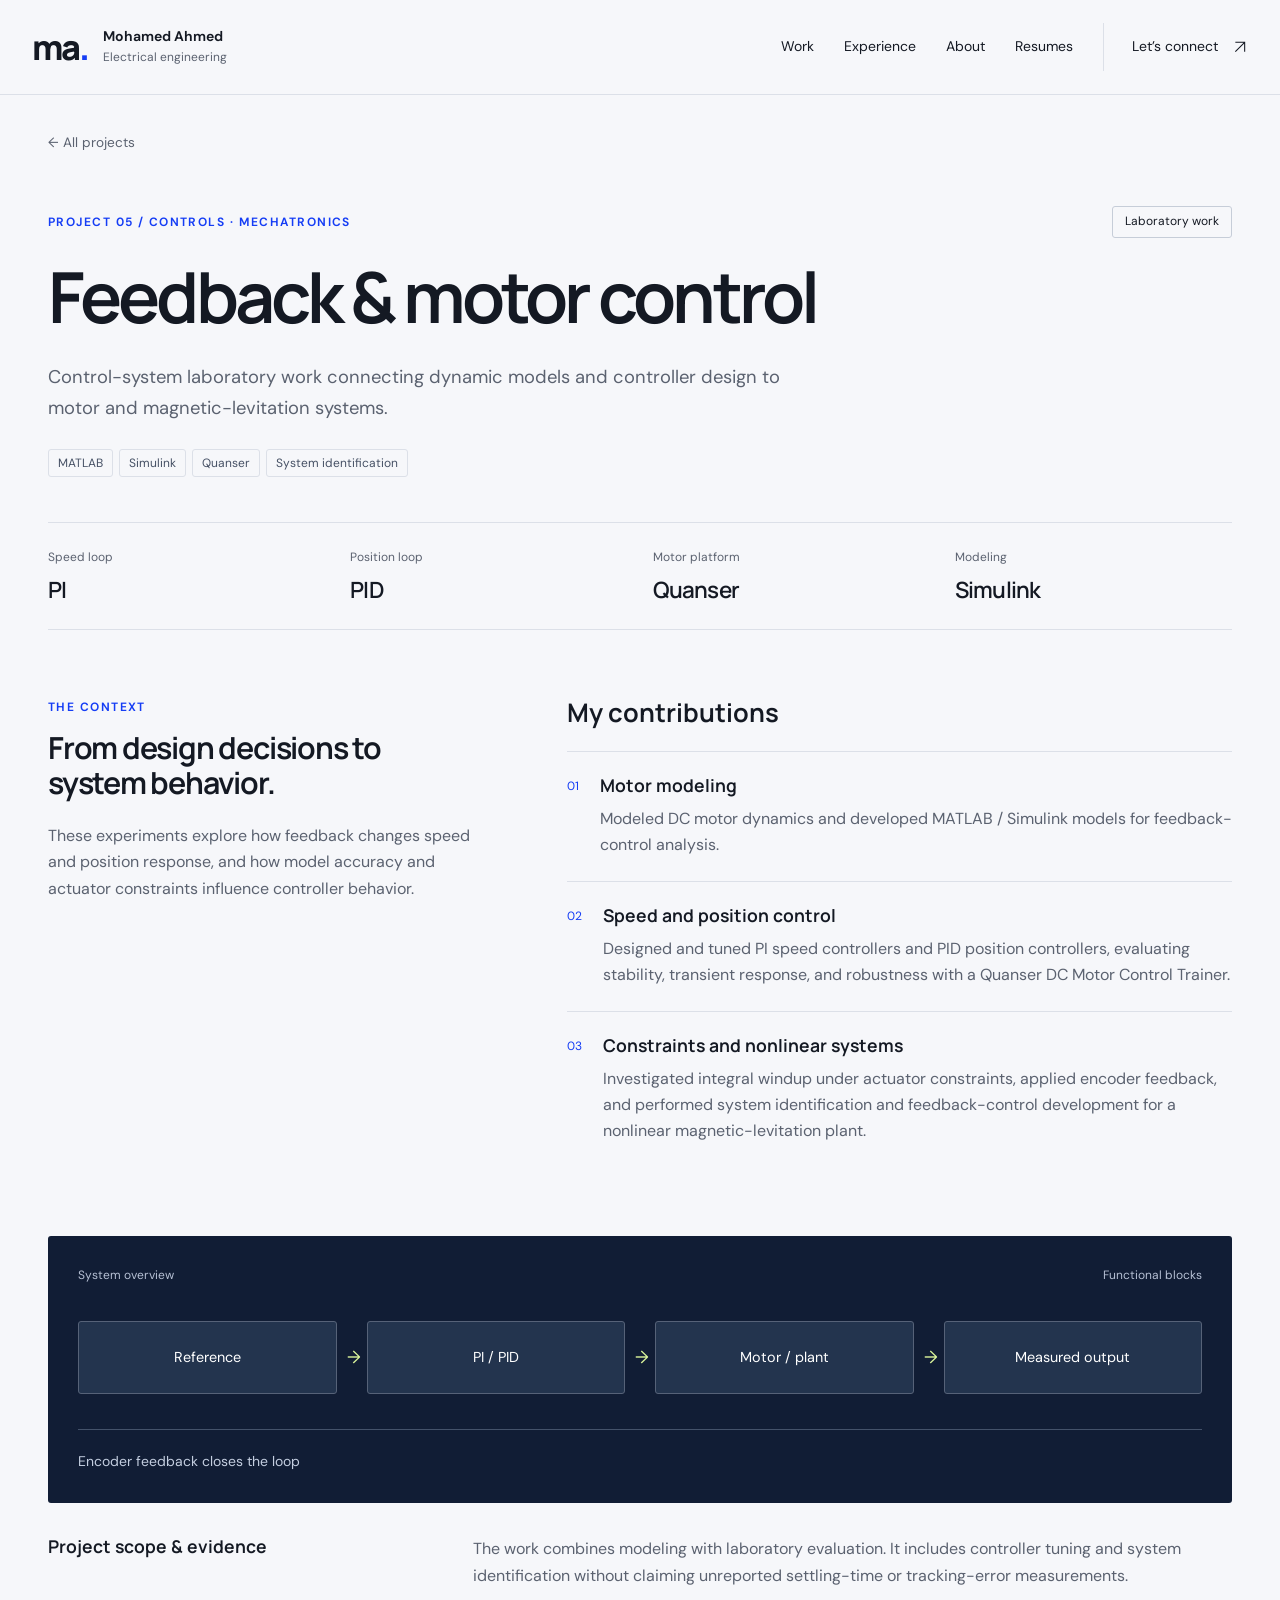
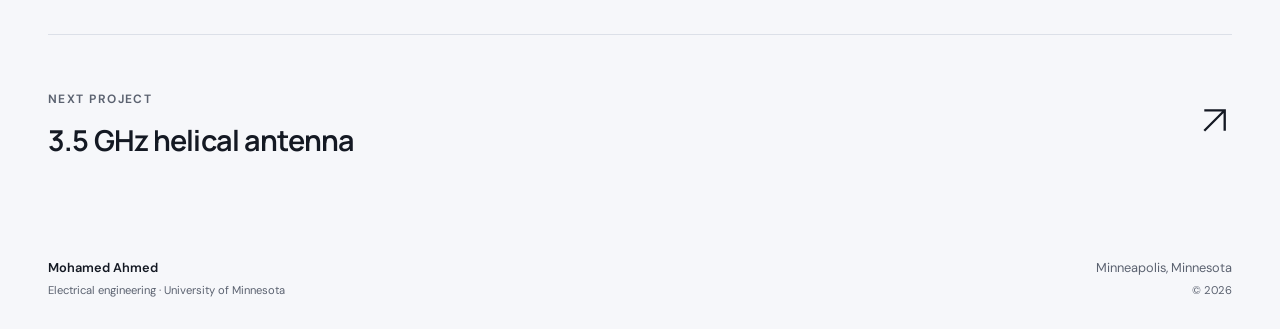
==== projects/feedback-control/index.html @ 4b356234 "Publish engineering portfolio with project pages and resume downloads" ====
<!doctype html><html lang="en"><head><meta charset="utf-8"><meta name="viewport" content="width=device-width,initial-scale=1"><meta name="theme-color" content="#f6f7fa"><title>Feedback &amp; motor control | Mohamed Ahmed</title><meta name="description" content="Modeling, PI/PID tuning, and nonlinear plant identification with MATLAB and Simulink."><link rel="icon" type="image/svg+xml" href="data:image/svg+xml,%3Csvg%20xmlns%3D%22http%3A//www.w3.org/2000/svg%22%20viewBox%3D%220%200%2040%2040%22%3E%3Crect%20width%3D%2240%22%20height%3D%2240%22%20rx%3D%228%22%20fill%3D%22%23153df5%22/%3E%3Cpath%20d%3D%22M9%2028V12l11%2011%2011-11v16%22%20fill%3D%22none%22%20stroke%3D%22white%22%20stroke-width%3D%223%22/%3E%3C/svg%3E"><link rel="stylesheet" href="/style.css"><script src="/main.js" defer></script></head><body><a class="skip" href="#main">Skip to content</a><header class="site-header"><div class="nav-wrap"><a class="brand" href="/" aria-label="Mohamed Ahmed home"><span class="monogram">ma<span>.</span></span><span class="brand-label">Mohamed Ahmed<br><small>Electrical engineering</small></span></a><button class="menu-toggle" aria-expanded="false" aria-controls="navigation">Menu <span>+</span></button><nav id="navigation" aria-label="Main navigation"><a href="/#work">Work</a><a href="/#experience">Experience</a><a href="/#about">About</a><a href="/#resume">Resumes</a><a class="nav-contact" href="/#contact">Let’s connect <svg viewBox="0 0 24 24" fill="none" aria-hidden="true"><path d="M5 19 19 5M5 5h14v14" stroke="currentColor" stroke-width="1.6"/></svg></a></nav></div></header><main id="main" class="project-page"><section class="container project-hero"><a class="back-link" href="/#work">← All projects</a><div class="project-kicker"><p class="eyebrow">PROJECT 05 / Controls · Mechatronics</p><span class="stage">Laboratory work</span></div><h1>Feedback &amp; motor control</h1><p class="project-intro">Control-system laboratory work connecting dynamic models and controller design to motor and magnetic-levitation systems.</p><div class="tags"><span>MATLAB</span><span>Simulink</span><span>Quanser</span><span>System identification</span></div><dl class="project-facts"><div><dt>Speed loop</dt><dd>PI</dd></div><div><dt>Position loop</dt><dd>PID</dd></div><div><dt>Motor platform</dt><dd>Quanser</dd></div><div><dt>Modeling</dt><dd>Simulink</dd></div></dl></section><section class="container case-layout"><aside><p class="eyebrow">The context</p><h2>From design decisions to system behavior.</h2><p>These experiments explore how feedback changes speed and position response, and how model accuracy and actuator constraints influence controller behavior.</p></aside><div class="case-body"><h2>My contributions</h2><article><span class="contribution-number">01</span><div><h3>Motor modeling</h3><p>Modeled DC motor dynamics and developed MATLAB / Simulink models for feedback-control analysis.</p></div></article><article><span class="contribution-number">02</span><div><h3>Speed and position control</h3><p>Designed and tuned PI speed controllers and PID position controllers, evaluating stability, transient response, and robustness with a Quanser DC Motor Control Trainer.</p></div></article><article><span class="contribution-number">03</span><div><h3>Constraints and nonlinear systems</h3><p>Investigated integral windup under actuator constraints, applied encoder feedback, and performed system identification and feedback-control development for a nonlinear magnetic-levitation plant.</p></div></article></div></section><div class="container"><figure class="architecture"><figcaption><span>System overview</span><span>Functional blocks</span></figcaption><ol><li>Reference</li><li>PI / PID</li><li>Motor / plant</li><li>Measured output</li></ol><p>Encoder feedback closes the loop</p></figure><section class="evidence-note"><h2>Project scope & evidence</h2><p>The work combines modeling with laboratory evaluation. It includes controller tuning and system identification without claiming unreported settling-time or tracking-error measurements.</p></section><a class="next-project" href="/projects/helical-antenna/"><div><span class="eyebrow">Next project</span><h2>3.5 GHz helical antenna</h2></div><svg viewBox="0 0 24 24" fill="none" aria-hidden="true"><path d="M5 19 19 5M5 5h14v14" stroke="currentColor" stroke-width="1.6"/></svg></a></div></main><footer class="site-footer"><a href="/">Mohamed Ahmed<span>Electrical engineering · University of Minnesota</span></a><p>Minneapolis, Minnesota <span>© 2026</span></p></footer></body></html>
---- style.css ----
@import url('https://fonts.googleapis.com/css2?family=DM+Sans:wght@400;450;500;550;600;650;700&family=Manrope:wght@400;500;600;650;700;750;800&display=swap');
:root{--bg:#f6f7fa;--paper:#fff;--ink:#141923;--muted:#5b6270;--line:#dce0e8;--blue:#153df5;--navy:#111d35;--lime:#dcf79c;--font:'DM Sans',Arial,sans-serif;--heading:'Manrope',Arial,sans-serif}
*{box-sizing:border-box}html{scroll-behavior:smooth;scroll-padding-top:100px}body{margin:0;background:var(--bg);color:var(--ink);font:1rem/1.65 var(--font);-webkit-font-smoothing:antialiased}a{color:inherit;text-decoration:none}button{font:inherit}svg{width:20px;height:20px;flex-shrink:0}h1,h2,h3,p{margin:0}h1,h2,h3{font-family:var(--heading);line-height:1.15;font-weight:650}button,a{-webkit-tap-highlight-color:transparent}a:focus-visible,button:focus-visible{outline:3px solid var(--blue);outline-offset:5px}::selection{background:var(--lime);color:var(--navy)}.container{width:min(1240px,calc(100% - 96px));margin-inline:auto}.eyebrow{font-size:.75rem;line-height:1.5;text-transform:uppercase;letter-spacing:.12em;font-weight:650}.skip{position:fixed;top:-80px;left:20px;padding:12px 20px;background:var(--ink);color:#fff;z-index:100}.skip:focus{top:10px}.site-header{border-bottom:1px solid var(--line);background:rgba(246,247,250,.97);position:sticky;top:0;z-index:20}.nav-wrap{width:min(1344px,calc(100% - 64px));margin:auto;display:flex;align-items:center;justify-content:space-between;gap:28px;min-height:94px}.brand{display:flex;gap:16px;align-items:center}.monogram{font:800 2.15rem/1 var(--heading);letter-spacing:-.08em}.monogram span{color:var(--blue)}.brand-label{font-size:.875rem;line-height:1.4;font-weight:650}.brand-label small{font-size:.75rem;color:var(--muted);font-weight:400}.site-header nav{display:flex;align-items:center;gap:30px;font-size:.875rem}.site-header nav>a{padding-block:12px}.site-header nav>a:hover{color:var(--blue)}.nav-contact{display:flex;align-items:center;gap:14px;border-left:1px solid var(--line);padding-left:28px}.nav-contact svg{width:16px}.menu-toggle{display:none}.hero{padding-top:38px}.hero-meta{display:flex;justify-content:space-between;align-items:center;gap:20px}.hero-meta .eyebrow{color:var(--blue)}.location{font-size:.8rem;color:var(--muted)}.hero-grid{display:grid;grid-template-columns:1.2fr .8fr;gap:70px;align-items:center;padding:62px 0 64px}.hero h1{font-size:clamp(4rem,7vw,6.8rem);line-height:1.01;letter-spacing:-.065em;font-weight:650}.hero h1 em{font-style:normal;color:var(--blue)}.hero-intro{max-width:510px;font-size:1.12rem;line-height:1.7;color:var(--muted);margin-top:29px}.hero-actions{display:flex;align-items:center;gap:28px;margin-top:32px;flex-wrap:wrap}.button{display:inline-flex;align-items:center;justify-content:center;gap:30px;padding:15px 22px;border-radius:3px;font-size:.875rem;font-weight:550}.primary{background:var(--blue);color:white;transition:background .2s,transform .2s}.primary:hover{background:#0e2dbd;transform:translateY(-2px)}.text-link{display:inline-flex;gap:12px;align-items:center;font-size:.875rem;font-weight:550}.text-link:hover{color:var(--blue)}.text-link svg{width:18px}.hero-panel{background:var(--navy);color:#fff;padding:26px 30px 24px;position:relative;border-radius:4px}.panel-heading{display:flex;justify-content:space-between;font-size:.7rem;letter-spacing:.1em;color:#a4b1ca;border-bottom:1px solid #35415a;padding-bottom:19px}.hero-panel h2{font-size:2rem;letter-spacing:-.04em;line-height:1.15;margin-top:24px}.panel-description{font-size:.8rem;color:#b6c0d4;margin-top:13px}.signal-chain{margin:25px 0}.signal-chain>div{position:relative;display:grid;grid-template-columns:30px 1fr;padding:10px 0 10px 19px;border-left:1px solid #506076;margin-left:3px;column-gap:12px}.signal-chain>div:before{content:'';position:absolute;left:-4px;top:21px;width:7px;height:7px;border-radius:1px;background:var(--lime)}.signal-chain span{font-size:.7rem;color:#a4b1ca;grid-row:span 2;margin-top:4px}.signal-chain strong{font-size:.9rem;font-weight:500}.signal-chain p{font-size:.8rem;color:#a4b1ca}.hero-panel>a{display:flex;align-items:center;justify-content:space-between;border-top:1px solid #35415a;padding-top:18px;font-size:.8rem;color:var(--lime)}.hero-panel>a:hover{color:#fff}.hero-strip{display:grid;grid-template-columns:repeat(3,1fr);border-block:1px solid var(--line);padding:25px 0;gap:32px}.hero-strip>div+div{border-left:1px solid var(--line);padding-left:32px}.hero-strip span{font-size:.65rem;letter-spacing:.12em;color:var(--muted);display:block;margin-bottom:7px}.hero-strip strong{font-size:.9rem;font-weight:600}.hero-strip p{font-size:.8rem;color:var(--muted);margin-top:3px}.work-section{padding-block:92px}.section-heading{display:flex;align-items:flex-end;justify-content:space-between;gap:40px;margin-bottom:34px}.section-heading .eyebrow,.about-copy>.eyebrow{color:var(--blue);margin-bottom:13px}.section-heading h2,.about-copy h2{font-size:clamp(1.8rem,3vw,2.6rem);letter-spacing:-.045em}.section-heading>p{max-width:300px;color:var(--muted);font-size:.9rem}.featured-grid{display:grid;grid-template-columns:1fr 1fr;gap:28px}.project-grid{display:grid;grid-template-columns:repeat(3,1fr);gap:28px;margin-top:38px}.project-card{display:block;min-width:0}.project-visual{border-radius:3px;background:#e3e8f6;min-height:215px;padding:20px 23px;display:flex;flex-direction:column;justify-content:space-between;overflow:hidden;transition:transform .25s}.featured .project-visual{min-height:288px;padding:24px 28px}.visual-top,.visual-bottom{display:flex;justify-content:space-between;gap:10px;font-size:.65rem;letter-spacing:.03em;align-items:center}.visual-top>span:first-child{letter-spacing:.1em}.visual-top>span:last-child{font-size:.7rem;text-align:right}.project-metric{font-family:var(--heading);font-size:4.25rem;font-weight:500;line-height:1.2;letter-spacing:-.065em;margin:18px 0}.featured .project-metric{font-size:6.8rem}.project-metric>span{display:block;font:400 .8rem/1.6 var(--font);letter-spacing:0}.visual-bottom{padding-top:12px;border-top:1px solid currentColor}.tone-01 .project-visual{background:var(--blue);color:white}.tone-02 .project-visual{background:#dfe5f0;color:#15203a}.tone-03 .project-visual{background:#e3e7ee;color:#2d3545}.tone-04 .project-visual{background:#ddecc7;color:#253916}.tone-05 .project-visual{background:#253c55;color:#f4f7ff}.tone-06 .project-visual{background:#e0e3fc;color:#313878}.tone-07 .project-visual{background:#dde8ee;color:#244d5e}.card-content{padding:23px 0 0}.card-content .eyebrow{font-size:.65rem;letter-spacing:.075em;color:var(--muted);margin-bottom:10px}.card-content h3{font-size:1.18rem;line-height:1.3;letter-spacing:-.025em;display:flex;justify-content:space-between;gap:18px}.featured h3{font-size:1.45rem}.card-arrow{transition:transform .2s}.project-card:hover .card-arrow{transform:translate(3px,-3px);color:var(--blue)}.project-card:hover .project-visual{transform:translateY(-4px)}.card-content>p:not(.eyebrow){font-size:.9rem;color:var(--muted);margin-top:10px}.tags{display:flex;gap:6px;flex-wrap:wrap;margin-top:18px}.tags>span{font-size:.7rem;line-height:1.5;border:1px solid var(--line);padding:4px 9px;border-radius:3px;color:#465165}.experience-section{background:#e9ecf2;padding-block:85px}.experience-grid{display:grid;grid-template-columns:1.15fr 1fr;gap:26px}.experience-grid article{padding:32px;background:#fff;border:1px solid #e0e4ea;border-radius:3px;display:flex;flex-direction:column}.entry-meta{display:flex;gap:20px;justify-content:space-between;font-size:.7rem;margin-bottom:25px;color:var(--muted)}.entry-meta>span:first-child{font-weight:650;letter-spacing:.08em;color:var(--blue)}.experience-grid h3{font-size:1.6rem;letter-spacing:-.035em;line-height:1.25;margin-bottom:20px}.experience-grid p,.experience-grid li{font-size:.95rem;color:var(--muted);line-height:1.7}.experience-grid ul{padding-left:19px;margin:20px 0 28px}.experience-grid li{padding-left:5px;margin-bottom:10px}.award{display:flex;align-items:center;gap:20px;background:var(--navy);color:#fff;padding:20px;margin-top:auto;border-radius:3px}.award>strong{font:500 2.8rem/1.2 var(--heading);color:var(--lime);letter-spacing:-.06em}.award b{font-size:.85rem;font-weight:500}.award span{display:block;font-size:.7rem;color:#b6c0d4;margin-top:4px}.record-stat{margin-top:auto;border-top:1px solid var(--line);padding-top:15px}.record-stat strong{display:block;font:500 2.7rem/1.2 var(--heading);letter-spacing:-.06em}.record-stat>span{font-size:.8rem;color:var(--muted)}.about-section{display:grid;grid-template-columns:1.05fr 1fr;gap:100px;padding-block:98px}.about-copy h2{line-height:1.2;margin-bottom:24px}.about-copy>p:not(.eyebrow){color:var(--muted);margin-bottom:19px}.about-copy .text-link{margin-top:9px}.toolkit>.eyebrow{margin-bottom:15px;color:var(--muted)}.toolkit>div{padding:19px 0;border-top:1px solid var(--line)}.toolkit h3{font-size:1rem;margin-bottom:8px}.toolkit p{font-size:.9rem;color:var(--muted)}.resume-section{padding-bottom:95px}.resume-grid{display:grid;grid-template-columns:1fr 1fr;border-top:1px solid var(--line);gap:0 40px}.resume-link{display:flex;align-items:center;justify-content:space-between;gap:20px;padding:24px 0;border-bottom:1px solid var(--line)}.resume-link h3{font-size:1rem}.resume-link p{font-size:.8rem;color:var(--muted);margin-top:7px}.download-label{display:flex;align-items:center;gap:12px;font-size:.7rem;color:var(--muted)}.resume-link:hover h3,.resume-link:hover .download-label{color:var(--blue)}.contact-section{background:var(--blue);color:white;padding-block:75px}.contact-grid{display:grid;grid-template-columns:1.25fr 1fr;gap:90px;align-items:center}.contact-section .eyebrow{color:#c7d1ff;margin-bottom:20px}.contact-section h2{font-size:clamp(2.5rem,4.5vw,4rem);letter-spacing:-.05em;line-height:1.08}.contact-section p:not(.eyebrow){color:#d9e0ff;max-width:390px;margin-top:24px}.contact-links>a{display:grid;grid-template-columns:1fr 24px;padding:23px 0;border-bottom:1px solid #6b84fa;gap:6px}.contact-links>a>span{font-size:.75rem;color:#c7d1ff}.contact-links>a>strong{font-size:1.15rem;font-weight:450;grid-column:1;overflow-wrap:anywhere}.contact-links>a>svg{grid-column:2;grid-row:1/3;align-self:center}.contact-links>a:hover{color:var(--lime)}.availability{font-size:.8rem;color:#d9e0ff;margin-top:25px}.site-footer{width:min(1240px,calc(100% - 96px));margin:auto;display:flex;justify-content:space-between;gap:30px;padding:30px 0;font-size:.8rem}.site-footer>a{font-weight:600}.site-footer>a>span{display:block;color:var(--muted);font-weight:400;font-size:.7rem;margin-top:3px}.site-footer p{color:var(--muted);text-align:right}.site-footer p>span{display:block;font-size:.7rem;margin-top:3px}.project-hero{padding-top:34px}.back-link{display:inline-block;font-size:.85rem;color:var(--muted);margin-bottom:52px}.back-link:hover{color:var(--blue)}.project-kicker{display:flex;justify-content:space-between;align-items:center;gap:20px;margin-bottom:20px}.project-kicker .eyebrow{color:var(--blue)}.stage{border:1px solid #c6cdd8;padding:5px 12px;border-radius:3px;font-size:.75rem;white-space:nowrap}.project-hero h1{font-size:clamp(2.8rem,5.5vw,5.1rem);max-width:900px;letter-spacing:-.055em;line-height:1.08}.project-intro{font-size:1.15rem;max-width:760px;color:var(--muted);margin-top:28px}.project-hero .tags{margin-top:26px}.project-facts{display:grid;grid-template-columns:repeat(4,1fr);border-block:1px solid var(--line);margin:45px 0 0;padding:25px 0;gap:25px}.project-facts dt{font-size:.75rem;color:var(--muted);margin-bottom:7px}.project-facts dd{font:600 1.4rem/1.3 var(--heading);margin:0;letter-spacing:-.035em}.case-layout{display:grid;grid-template-columns:1fr 1.55fr;gap:90px;padding-block:68px}.case-layout aside .eyebrow{color:var(--blue);margin-bottom:15px}.case-layout aside h2{font-size:1.9rem;letter-spacing:-.04em;margin-bottom:22px}.case-layout aside>p:not(.eyebrow){color:var(--muted)}.case-body>h2{font-size:1.6rem;margin-bottom:24px}.case-body article{display:flex;gap:21px;padding:23px 0;border-top:1px solid var(--line)}.contribution-number{color:var(--blue);font-size:.75rem;padding-top:2px}.case-body h3{font-size:1.1rem;margin-bottom:10px}.case-body p{color:var(--muted)}.architecture{margin:0;background:var(--navy);color:#fff;padding:30px;border-radius:3px}.architecture figcaption{display:flex;justify-content:space-between;gap:20px;font-size:.75rem;color:#b6c0d4}.architecture ol{display:grid;grid-template-columns:repeat(4,1fr);list-style:none;padding:0;gap:30px;margin:35px 0}.architecture li{position:relative;background:#23344e;padding:24px 14px;text-align:center;font-size:.9rem;display:flex;justify-content:center;align-items:center;border:1px solid #566278;border-radius:3px}.architecture li:not(:last-child):after{content:'→';position:absolute;right:-25px;color:var(--lime);font-size:1.1rem}.architecture>p{border-top:1px solid #44526a;padding-top:20px;font-size:.8rem;color:#c4cee0}.evidence-note{display:grid;grid-template-columns:1fr 2fr;gap:45px;padding:33px 0 45px;border-bottom:1px solid var(--line)}.evidence-note h2{font-size:1.1rem}.evidence-note p{color:var(--muted);font-size:.9rem}.next-project{display:flex;align-items:center;justify-content:space-between;padding:50px 0 70px;gap:35px}.next-project .eyebrow{color:var(--muted)}.next-project h2{font-size:1.8rem;letter-spacing:-.03em;margin-top:12px}.next-project svg{width:35px;height:35px}.next-project:hover{color:var(--blue)}.not-found{padding-block:100px;min-height:65vh}.not-found h1{font-size:3.5rem;margin:20px 0}.not-found .button{margin-top:30px}
@media(min-width:1600px){.hero-grid{padding-block:85px}.hero h1{font-size:7rem}}
@media(max-width:1100px){.container,.site-footer{width:calc(100% - 64px)}.hero-grid{gap:35px}.hero h1{font-size:5rem}.hero-panel{padding:24px}.site-header nav{gap:22px}.brand-label{display:none}.project-grid{grid-template-columns:1fr 1fr}.about-section{gap:55px}.contact-grid{gap:60px}.card-content h3{font-size:1.25rem}.case-layout{gap:50px}}
@media(max-width:800px){html{scroll-padding-top:90px}.container,.site-footer{width:calc(100% - 40px)}.nav-wrap{width:calc(100% - 40px);min-height:76px;flex-wrap:wrap;gap:0}.brand-label{display:block}.monogram{font-size:1.9rem}.menu-toggle{display:flex;align-items:center;gap:15px;border:1px solid var(--line);background:transparent;padding:7px 12px;border-radius:3px;font-size:.875rem}.menu-toggle span{font-size:1.2rem}.site-header nav{display:none;width:100%;padding:15px 0 22px;flex-direction:column;align-items:stretch;gap:0}.site-header nav.open{display:flex}.site-header nav>a{padding:12px 0}.nav-contact{border-left:0}.hero-meta{align-items:flex-start}.hero-meta .eyebrow{font-size:.65rem}.location{font-size:.7rem;text-align:right;max-width:145px}.hero-grid{padding:45px 0;gap:35px;grid-template-columns:1fr}.hero h1{font-size:clamp(3.5rem,12vw,5.8rem)}.hero-intro{max-width:540px}.hero-panel{padding:25px 28px}.hero-panel h2{font-size:2rem}.hero-strip{grid-template-columns:1fr;gap:17px;padding:24px 0}.hero-strip>div{display:grid;grid-template-columns:110px 1fr;column-gap:15px}.hero-strip>div+div{border:0;padding:0}.hero-strip span{grid-row:span 2;margin-top:3px}.hero-strip p{grid-column:2}.section-heading{display:block}.section-heading>p{margin-top:18px;max-width:420px}.work-section{padding-block:65px}.featured-grid,.experience-grid{grid-template-columns:1fr}.featured-grid{gap:36px}.project-grid{gap:28px 20px}.project-visual{padding:16px;min-height:205px}.visual-top{align-items:flex-start;flex-direction:column;gap:3px}.visual-top>span:last-child{text-align:left;font-size:.65rem}.project-metric{font-size:3.2rem}.visual-bottom{flex-wrap:wrap;font-size:.65rem;gap:3px}.featured .project-visual{min-height:250px}.featured .visual-top{flex-direction:row}.featured .project-metric{font-size:5.6rem}.card-content h3{font-size:1.05rem}.featured h3{font-size:1.4rem}.card-content .eyebrow{font-size:.625rem}.card-content>p:not(.eyebrow){font-size:.875rem}.tags>span{font-size:.7rem}.experience-section{padding-block:65px}.experience-grid article{padding:28px}.about-section{grid-template-columns:1fr;gap:40px;padding-block:65px}.resume-grid{grid-template-columns:1fr}.resume-section{padding-bottom:65px}.contact-section{padding-block:55px}.contact-grid{grid-template-columns:1fr;gap:30px}.contact-section h2{font-size:3.25rem}.site-footer{flex-direction:column;gap:15px}.site-footer p{text-align:left}.site-footer p>span{display:inline;margin-left:15px}.project-kicker{flex-direction:column;align-items:flex-start;gap:12px}.project-hero h1{font-size:3.1rem}.back-link{margin-bottom:32px}.project-facts{grid-template-columns:1fr 1fr;row-gap:25px}.project-facts dd{font-size:1.25rem}.case-layout{grid-template-columns:1fr;gap:35px;padding-block:42px}.architecture{padding:22px}.architecture ol{grid-template-columns:1fr;gap:27px;margin:25px 0}.architecture li{padding:17px}.architecture li:not(:last-child):after{content:'↓';right:auto;bottom:-28px;left:50%;transform:translateX(-50%)}.evidence-note{grid-template-columns:1fr;gap:15px;padding-block:28px}.next-project h2{font-size:1.5rem}.next-project{padding-block:38px}.case-body p,.case-layout aside>p:not(.eyebrow){font-size:1rem}}
@media(max-width:480px){.project-grid{grid-template-columns:1fr;gap:35px}.project-visual{min-height:220px;padding:23px}.visual-top{flex-direction:row;align-items:center}.project-metric{font-size:4.5rem}.card-content h3{font-size:1.3rem}.hero-actions{gap:23px}.hero-actions .button{padding:14px 17px;gap:24px}.hero-intro{font-size:1rem}.hero-meta .eyebrow{max-width:170px}.hero-panel h2{font-size:1.9rem}.hero-strip>div{grid-template-columns:90px 1fr}.experience-grid article{padding:23px}.entry-meta{font-size:.65rem;gap:10px}.award{padding:17px;gap:15px}.award>strong{font-size:2.3rem}.project-hero h1{font-size:2.6rem}.project-intro{font-size:1.05rem}.project-facts{gap:23px 16px}.architecture figcaption{font-size:.7rem}.resume-link{gap:10px}.download-label{gap:6px}.brand-label{font-size:.8rem}.brand-label small{font-size:.65rem}}
@media(prefers-reduced-motion:reduce){html{scroll-behavior:auto}*,*:before,*:after{transition:none!important}}

/* Keep reading text comfortable at standard and enlarged sizes. */
.card-content>p:not(.eyebrow),.section-heading>p,.experience-grid p,.experience-grid li,.toolkit p,.case-body p,.evidence-note p{font-size:1rem}.resume-link p,.hero-strip p,.hero-strip strong,.hero-panel>a,.panel-description,.signal-chain p,.architecture>p,.resume-link h3,.availability{font-size:.875rem}.tags>span{font-size:.75rem}.visual-top>span:last-child{font-size:.75rem}
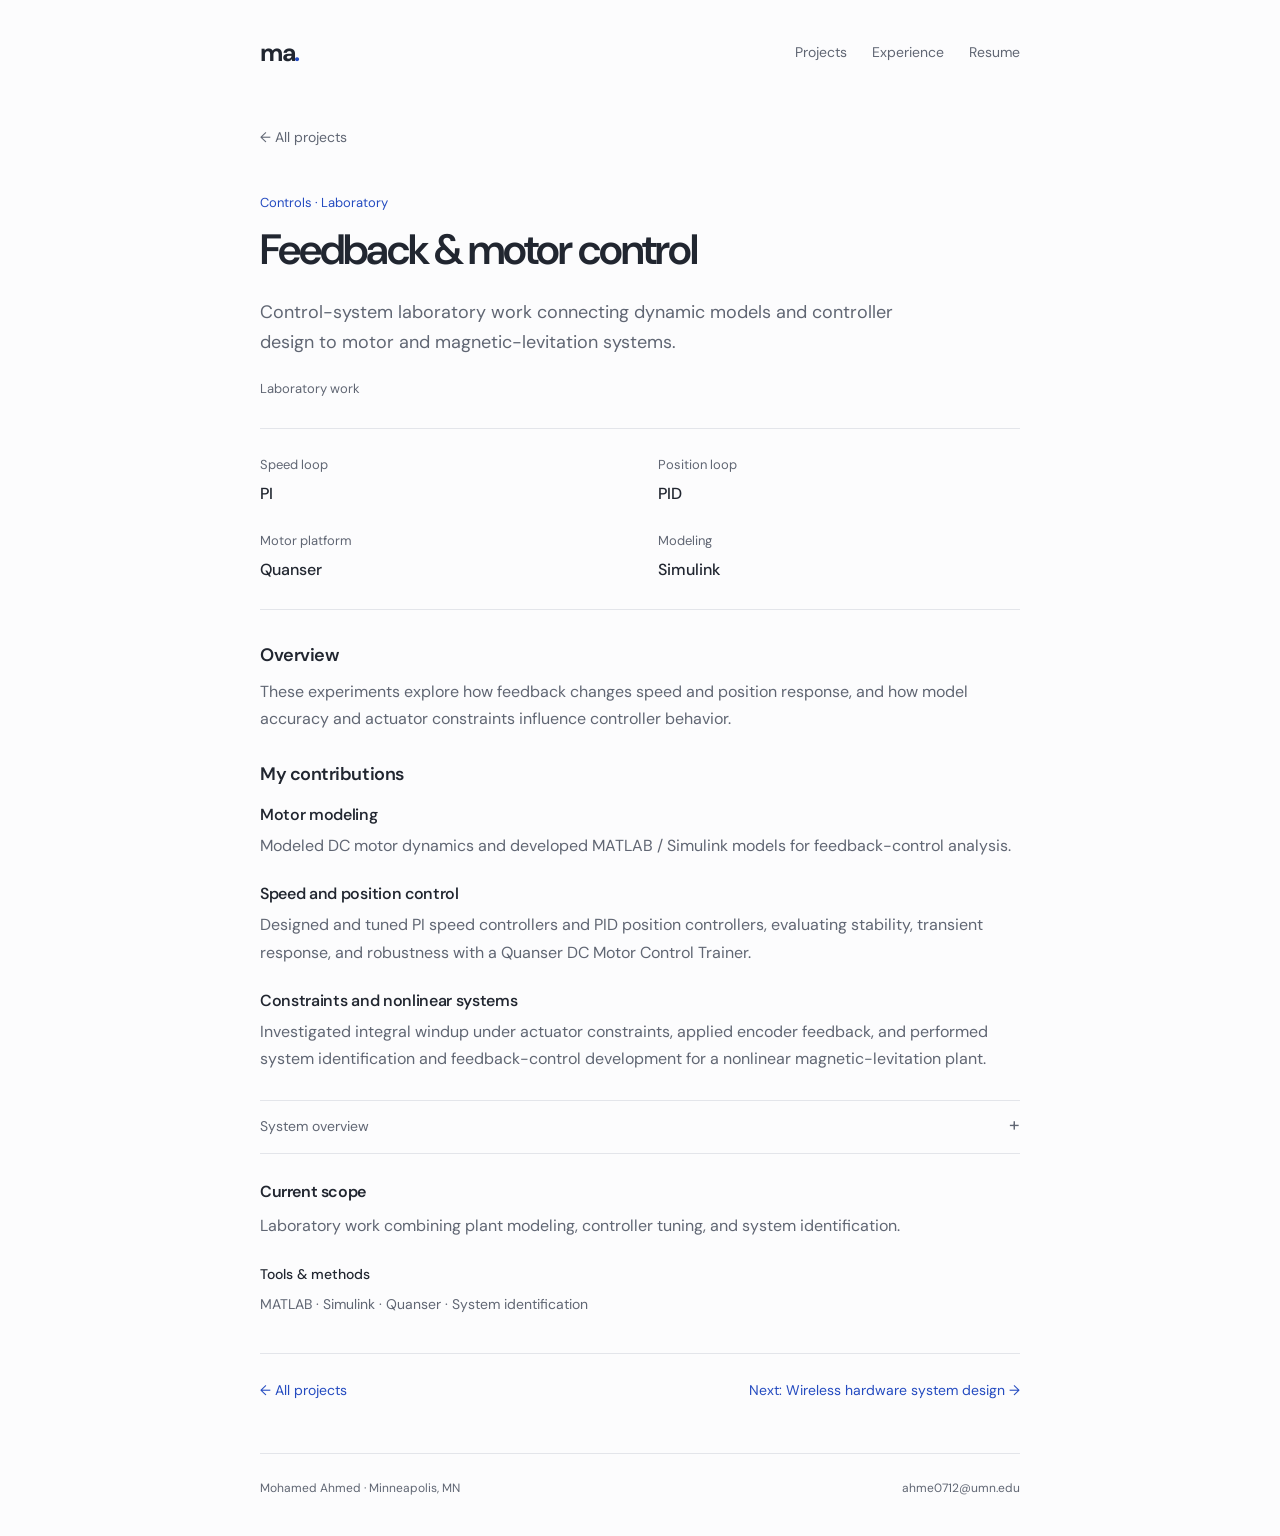
==== commit ce9e8455: "Simplify portfolio with personal intro, compact project list, and responsive detail pages" ====
--- a/projects/feedback-control/index.html
+++ b/projects/feedback-control/index.html
@@ -1 +1,2 @@
-<!doctype html><html lang="en"><head><meta charset="utf-8"><meta name="viewport" content="width=device-width,initial-scale=1"><meta name="theme-color" content="#f6f7fa"><title>Feedback &amp; motor control | Mohamed Ahmed</title><meta name="description" content="Modeling, PI/PID tuning, and nonlinear plant identification with MATLAB and Simulink."><link rel="icon" type="image/svg+xml" href="data:image/svg+xml,%3Csvg%20xmlns%3D%22http%3A//www.w3.org/2000/svg%22%20viewBox%3D%220%200%2040%2040%22%3E%3Crect%20width%3D%2240%22%20height%3D%2240%22%20rx%3D%228%22%20fill%3D%22%23153df5%22/%3E%3Cpath%20d%3D%22M9%2028V12l11%2011%2011-11v16%22%20fill%3D%22none%22%20stroke%3D%22white%22%20stroke-width%3D%223%22/%3E%3C/svg%3E"><link rel="stylesheet" href="/style.css"><script src="/main.js" defer></script></head><body><a class="skip" href="#main">Skip to content</a><header class="site-header"><div class="nav-wrap"><a class="brand" href="/" aria-label="Mohamed Ahmed home"><span class="monogram">ma<span>.</span></span><span class="brand-label">Mohamed Ahmed<br><small>Electrical engineering</small></span></a><button class="menu-toggle" aria-expanded="false" aria-controls="navigation">Menu <span>+</span></button><nav id="navigation" aria-label="Main navigation"><a href="/#work">Work</a><a href="/#experience">Experience</a><a href="/#about">About</a><a href="/#resume">Resumes</a><a class="nav-contact" href="/#contact">Let’s connect <svg viewBox="0 0 24 24" fill="none" aria-hidden="true"><path d="M5 19 19 5M5 5h14v14" stroke="currentColor" stroke-width="1.6"/></svg></a></nav></div></header><main id="main" class="project-page"><section class="container project-hero"><a class="back-link" href="/#work">← All projects</a><div class="project-kicker"><p class="eyebrow">PROJECT 05 / Controls · Mechatronics</p><span class="stage">Laboratory work</span></div><h1>Feedback &amp; motor control</h1><p class="project-intro">Control-system laboratory work connecting dynamic models and controller design to motor and magnetic-levitation systems.</p><div class="tags"><span>MATLAB</span><span>Simulink</span><span>Quanser</span><span>System identification</span></div><dl class="project-facts"><div><dt>Speed loop</dt><dd>PI</dd></div><div><dt>Position loop</dt><dd>PID</dd></div><div><dt>Motor platform</dt><dd>Quanser</dd></div><div><dt>Modeling</dt><dd>Simulink</dd></div></dl></section><section class="container case-layout"><aside><p class="eyebrow">The context</p><h2>From design decisions to system behavior.</h2><p>These experiments explore how feedback changes speed and position response, and how model accuracy and actuator constraints influence controller behavior.</p></aside><div class="case-body"><h2>My contributions</h2><article><span class="contribution-number">01</span><div><h3>Motor modeling</h3><p>Modeled DC motor dynamics and developed MATLAB / Simulink models for feedback-control analysis.</p></div></article><article><span class="contribution-number">02</span><div><h3>Speed and position control</h3><p>Designed and tuned PI speed controllers and PID position controllers, evaluating stability, transient response, and robustness with a Quanser DC Motor Control Trainer.</p></div></article><article><span class="contribution-number">03</span><div><h3>Constraints and nonlinear systems</h3><p>Investigated integral windup under actuator constraints, applied encoder feedback, and performed system identification and feedback-control development for a nonlinear magnetic-levitation plant.</p></div></article></div></section><div class="container"><figure class="architecture"><figcaption><span>System overview</span><span>Functional blocks</span></figcaption><ol><li>Reference</li><li>PI / PID</li><li>Motor / plant</li><li>Measured output</li></ol><p>Encoder feedback closes the loop</p></figure><section class="evidence-note"><h2>Project scope & evidence</h2><p>The work combines modeling with laboratory evaluation. It includes controller tuning and system identification without claiming unreported settling-time or tracking-error measurements.</p></section><a class="next-project" href="/projects/helical-antenna/"><div><span class="eyebrow">Next project</span><h2>3.5 GHz helical antenna</h2></div><svg viewBox="0 0 24 24" fill="none" aria-hidden="true"><path d="M5 19 19 5M5 5h14v14" stroke="currentColor" stroke-width="1.6"/></svg></a></div></main><footer class="site-footer"><a href="/">Mohamed Ahmed<span>Electrical engineering · University of Minnesota</span></a><p>Minneapolis, Minnesota <span>© 2026</span></p></footer></body></html>+<!doctype html>
+<html lang="en"><head><meta charset="utf-8"><meta name="viewport" content="width=device-width,initial-scale=1"><meta name="theme-color" content="#fcfcfd"><title>Feedback &amp; motor control | Mohamed Ahmed</title><meta name="description" content="PI/PID motor control and nonlinear plant identification using MATLAB, Simulink, and Quanser."><link rel="icon" type="image/svg+xml" href="data:image/svg+xml,%3Csvg%20xmlns%3D%22http%3A//www.w3.org/2000/svg%22%20viewBox%3D%220%200%2040%2040%22%3E%3Crect%20width%3D%2240%22%20height%3D%2240%22%20rx%3D%228%22%20fill%3D%22%23153df5%22/%3E%3Cpath%20d%3D%22M9%2028V12l11%2011%2011-11v16%22%20fill%3D%22none%22%20stroke%3D%22white%22%20stroke-width%3D%223%22/%3E%3C/svg%3E"><link rel="stylesheet" href="/style.css?v=20260916-personal"></head><body><a class="skip-link" href="#main">Skip to content</a><header class="site-header wrap"><a class="wordmark" href="/" aria-label="Mohamed Ahmed home">ma<span>.</span></a><nav aria-label="Main navigation"><a href="/#work">Projects</a><a href="/#experience">Experience</a><a href="/#resume">Resume</a></nav></header><main id="main" class="wrap project-page"><a class="back-link" href="/#work">← All projects</a><header class="project-header"><p class="project-type">Controls · Laboratory</p><h1>Feedback &amp; motor control</h1><p class="project-intro">Control-system laboratory work connecting dynamic models and controller design to motor and magnetic-levitation systems.</p><p class="status">Laboratory work</p></header><dl class="facts"><div><dt>Speed loop</dt><dd>PI</dd></div><div><dt>Position loop</dt><dd>PID</dd></div><div><dt>Motor platform</dt><dd>Quanser</dd></div><div><dt>Modeling</dt><dd>Simulink</dd></div></dl><section class="project-context"><h2>Overview</h2><p>These experiments explore how feedback changes speed and position response, and how model accuracy and actuator constraints influence controller behavior.</p></section><section class="contributions"><h2>My contributions</h2><article><h3>Motor modeling</h3><p>Modeled DC motor dynamics and developed MATLAB / Simulink models for feedback-control analysis.</p></article><article><h3>Speed and position control</h3><p>Designed and tuned PI speed controllers and PID position controllers, evaluating stability, transient response, and robustness with a Quanser DC Motor Control Trainer.</p></article><article><h3>Constraints and nonlinear systems</h3><p>Investigated integral windup under actuator constraints, applied encoder feedback, and performed system identification and feedback-control development for a nonlinear magnetic-levitation plant.</p></article></section><details class="system-details"><summary>System overview <span aria-hidden="true">+</span></summary><ol class="system-flow"><li>Reference</li><li>PI / PID</li><li>Motor / plant</li><li>Measured output</li></ol><p>Encoder feedback closes the loop</p></details><section class="project-scope"><h2>Current scope</h2><p>Laboratory work combining plant modeling, controller tuning, and system identification.</p></section><p class="project-tools"><strong>Tools & methods</strong> MATLAB · Simulink · Quanser · System identification</p><nav class="project-navigation" aria-label="Project navigation"><a href="/#work">← All projects</a><a href="/projects/wireless-hardware/">Next: Wireless hardware system design →</a></nav></main><footer class="site-footer wrap"><span>Mohamed Ahmed · Minneapolis, MN</span><a href="mailto:ahme0712@umn.edu">ahme0712@umn.edu</a></footer></body></html>
--- a/style.css
+++ b/style.css
@@ -1,11 +1,7 @@
-@import url('https://fonts.googleapis.com/css2?family=DM+Sans:wght@400;450;500;550;600;650;700&family=Manrope:wght@400;500;600;650;700;750;800&display=swap');
-:root{--bg:#f6f7fa;--paper:#fff;--ink:#141923;--muted:#5b6270;--line:#dce0e8;--blue:#153df5;--navy:#111d35;--lime:#dcf79c;--font:'DM Sans',Arial,sans-serif;--heading:'Manrope',Arial,sans-serif}
-*{box-sizing:border-box}html{scroll-behavior:smooth;scroll-padding-top:100px}body{margin:0;background:var(--bg);color:var(--ink);font:1rem/1.65 var(--font);-webkit-font-smoothing:antialiased}a{color:inherit;text-decoration:none}button{font:inherit}svg{width:20px;height:20px;flex-shrink:0}h1,h2,h3,p{margin:0}h1,h2,h3{font-family:var(--heading);line-height:1.15;font-weight:650}button,a{-webkit-tap-highlight-color:transparent}a:focus-visible,button:focus-visible{outline:3px solid var(--blue);outline-offset:5px}::selection{background:var(--lime);color:var(--navy)}.container{width:min(1240px,calc(100% - 96px));margin-inline:auto}.eyebrow{font-size:.75rem;line-height:1.5;text-transform:uppercase;letter-spacing:.12em;font-weight:650}.skip{position:fixed;top:-80px;left:20px;padding:12px 20px;background:var(--ink);color:#fff;z-index:100}.skip:focus{top:10px}.site-header{border-bottom:1px solid var(--line);background:rgba(246,247,250,.97);position:sticky;top:0;z-index:20}.nav-wrap{width:min(1344px,calc(100% - 64px));margin:auto;display:flex;align-items:center;justify-content:space-between;gap:28px;min-height:94px}.brand{display:flex;gap:16px;align-items:center}.monogram{font:800 2.15rem/1 var(--heading);letter-spacing:-.08em}.monogram span{color:var(--blue)}.brand-label{font-size:.875rem;line-height:1.4;font-weight:650}.brand-label small{font-size:.75rem;color:var(--muted);font-weight:400}.site-header nav{display:flex;align-items:center;gap:30px;font-size:.875rem}.site-header nav>a{padding-block:12px}.site-header nav>a:hover{color:var(--blue)}.nav-contact{display:flex;align-items:center;gap:14px;border-left:1px solid var(--line);padding-left:28px}.nav-contact svg{width:16px}.menu-toggle{display:none}.hero{padding-top:38px}.hero-meta{display:flex;justify-content:space-between;align-items:center;gap:20px}.hero-meta .eyebrow{color:var(--blue)}.location{font-size:.8rem;color:var(--muted)}.hero-grid{display:grid;grid-template-columns:1.2fr .8fr;gap:70px;align-items:center;padding:62px 0 64px}.hero h1{font-size:clamp(4rem,7vw,6.8rem);line-height:1.01;letter-spacing:-.065em;font-weight:650}.hero h1 em{font-style:normal;color:var(--blue)}.hero-intro{max-width:510px;font-size:1.12rem;line-height:1.7;color:var(--muted);margin-top:29px}.hero-actions{display:flex;align-items:center;gap:28px;margin-top:32px;flex-wrap:wrap}.button{display:inline-flex;align-items:center;justify-content:center;gap:30px;padding:15px 22px;border-radius:3px;font-size:.875rem;font-weight:550}.primary{background:var(--blue);color:white;transition:background .2s,transform .2s}.primary:hover{background:#0e2dbd;transform:translateY(-2px)}.text-link{display:inline-flex;gap:12px;align-items:center;font-size:.875rem;font-weight:550}.text-link:hover{color:var(--blue)}.text-link svg{width:18px}.hero-panel{background:var(--navy);color:#fff;padding:26px 30px 24px;position:relative;border-radius:4px}.panel-heading{display:flex;justify-content:space-between;font-size:.7rem;letter-spacing:.1em;color:#a4b1ca;border-bottom:1px solid #35415a;padding-bottom:19px}.hero-panel h2{font-size:2rem;letter-spacing:-.04em;line-height:1.15;margin-top:24px}.panel-description{font-size:.8rem;color:#b6c0d4;margin-top:13px}.signal-chain{margin:25px 0}.signal-chain>div{position:relative;display:grid;grid-template-columns:30px 1fr;padding:10px 0 10px 19px;border-left:1px solid #506076;margin-left:3px;column-gap:12px}.signal-chain>div:before{content:'';position:absolute;left:-4px;top:21px;width:7px;height:7px;border-radius:1px;background:var(--lime)}.signal-chain span{font-size:.7rem;color:#a4b1ca;grid-row:span 2;margin-top:4px}.signal-chain strong{font-size:.9rem;font-weight:500}.signal-chain p{font-size:.8rem;color:#a4b1ca}.hero-panel>a{display:flex;align-items:center;justify-content:space-between;border-top:1px solid #35415a;padding-top:18px;font-size:.8rem;color:var(--lime)}.hero-panel>a:hover{color:#fff}.hero-strip{display:grid;grid-template-columns:repeat(3,1fr);border-block:1px solid var(--line);padding:25px 0;gap:32px}.hero-strip>div+div{border-left:1px solid var(--line);padding-left:32px}.hero-strip span{font-size:.65rem;letter-spacing:.12em;color:var(--muted);display:block;margin-bottom:7px}.hero-strip strong{font-size:.9rem;font-weight:600}.hero-strip p{font-size:.8rem;color:var(--muted);margin-top:3px}.work-section{padding-block:92px}.section-heading{display:flex;align-items:flex-end;justify-content:space-between;gap:40px;margin-bottom:34px}.section-heading .eyebrow,.about-copy>.eyebrow{color:var(--blue);margin-bottom:13px}.section-heading h2,.about-copy h2{font-size:clamp(1.8rem,3vw,2.6rem);letter-spacing:-.045em}.section-heading>p{max-width:300px;color:var(--muted);font-size:.9rem}.featured-grid{display:grid;grid-template-columns:1fr 1fr;gap:28px}.project-grid{display:grid;grid-template-columns:repeat(3,1fr);gap:28px;margin-top:38px}.project-card{display:block;min-width:0}.project-visual{border-radius:3px;background:#e3e8f6;min-height:215px;padding:20px 23px;display:flex;flex-direction:column;justify-content:space-between;overflow:hidden;transition:transform .25s}.featured .project-visual{min-height:288px;padding:24px 28px}.visual-top,.visual-bottom{display:flex;justify-content:space-between;gap:10px;font-size:.65rem;letter-spacing:.03em;align-items:center}.visual-top>span:first-child{letter-spacing:.1em}.visual-top>span:last-child{font-size:.7rem;text-align:right}.project-metric{font-family:var(--heading);font-size:4.25rem;font-weight:500;line-height:1.2;letter-spacing:-.065em;margin:18px 0}.featured .project-metric{font-size:6.8rem}.project-metric>span{display:block;font:400 .8rem/1.6 var(--font);letter-spacing:0}.visual-bottom{padding-top:12px;border-top:1px solid currentColor}.tone-01 .project-visual{background:var(--blue);color:white}.tone-02 .project-visual{background:#dfe5f0;color:#15203a}.tone-03 .project-visual{background:#e3e7ee;color:#2d3545}.tone-04 .project-visual{background:#ddecc7;color:#253916}.tone-05 .project-visual{background:#253c55;color:#f4f7ff}.tone-06 .project-visual{background:#e0e3fc;color:#313878}.tone-07 .project-visual{background:#dde8ee;color:#244d5e}.card-content{padding:23px 0 0}.card-content .eyebrow{font-size:.65rem;letter-spacing:.075em;color:var(--muted);margin-bottom:10px}.card-content h3{font-size:1.18rem;line-height:1.3;letter-spacing:-.025em;display:flex;justify-content:space-between;gap:18px}.featured h3{font-size:1.45rem}.card-arrow{transition:transform .2s}.project-card:hover .card-arrow{transform:translate(3px,-3px);color:var(--blue)}.project-card:hover .project-visual{transform:translateY(-4px)}.card-content>p:not(.eyebrow){font-size:.9rem;color:var(--muted);margin-top:10px}.tags{display:flex;gap:6px;flex-wrap:wrap;margin-top:18px}.tags>span{font-size:.7rem;line-height:1.5;border:1px solid var(--line);padding:4px 9px;border-radius:3px;color:#465165}.experience-section{background:#e9ecf2;padding-block:85px}.experience-grid{display:grid;grid-template-columns:1.15fr 1fr;gap:26px}.experience-grid article{padding:32px;background:#fff;border:1px solid #e0e4ea;border-radius:3px;display:flex;flex-direction:column}.entry-meta{display:flex;gap:20px;justify-content:space-between;font-size:.7rem;margin-bottom:25px;color:var(--muted)}.entry-meta>span:first-child{font-weight:650;letter-spacing:.08em;color:var(--blue)}.experience-grid h3{font-size:1.6rem;letter-spacing:-.035em;line-height:1.25;margin-bottom:20px}.experience-grid p,.experience-grid li{font-size:.95rem;color:var(--muted);line-height:1.7}.experience-grid ul{padding-left:19px;margin:20px 0 28px}.experience-grid li{padding-left:5px;margin-bottom:10px}.award{display:flex;align-items:center;gap:20px;background:var(--navy);color:#fff;padding:20px;margin-top:auto;border-radius:3px}.award>strong{font:500 2.8rem/1.2 var(--heading);color:var(--lime);letter-spacing:-.06em}.award b{font-size:.85rem;font-weight:500}.award span{display:block;font-size:.7rem;color:#b6c0d4;margin-top:4px}.record-stat{margin-top:auto;border-top:1px solid var(--line);padding-top:15px}.record-stat strong{display:block;font:500 2.7rem/1.2 var(--heading);letter-spacing:-.06em}.record-stat>span{font-size:.8rem;color:var(--muted)}.about-section{display:grid;grid-template-columns:1.05fr 1fr;gap:100px;padding-block:98px}.about-copy h2{line-height:1.2;margin-bottom:24px}.about-copy>p:not(.eyebrow){color:var(--muted);margin-bottom:19px}.about-copy .text-link{margin-top:9px}.toolkit>.eyebrow{margin-bottom:15px;color:var(--muted)}.toolkit>div{padding:19px 0;border-top:1px solid var(--line)}.toolkit h3{font-size:1rem;margin-bottom:8px}.toolkit p{font-size:.9rem;color:var(--muted)}.resume-section{padding-bottom:95px}.resume-grid{display:grid;grid-template-columns:1fr 1fr;border-top:1px solid var(--line);gap:0 40px}.resume-link{display:flex;align-items:center;justify-content:space-between;gap:20px;padding:24px 0;border-bottom:1px solid var(--line)}.resume-link h3{font-size:1rem}.resume-link p{font-size:.8rem;color:var(--muted);margin-top:7px}.download-label{display:flex;align-items:center;gap:12px;font-size:.7rem;color:var(--muted)}.resume-link:hover h3,.resume-link:hover .download-label{color:var(--blue)}.contact-section{background:var(--blue);color:white;padding-block:75px}.contact-grid{display:grid;grid-template-columns:1.25fr 1fr;gap:90px;align-items:center}.contact-section .eyebrow{color:#c7d1ff;margin-bottom:20px}.contact-section h2{font-size:clamp(2.5rem,4.5vw,4rem);letter-spacing:-.05em;line-height:1.08}.contact-section p:not(.eyebrow){color:#d9e0ff;max-width:390px;margin-top:24px}.contact-links>a{display:grid;grid-template-columns:1fr 24px;padding:23px 0;border-bottom:1px solid #6b84fa;gap:6px}.contact-links>a>span{font-size:.75rem;color:#c7d1ff}.contact-links>a>strong{font-size:1.15rem;font-weight:450;grid-column:1;overflow-wrap:anywhere}.contact-links>a>svg{grid-column:2;grid-row:1/3;align-self:center}.contact-links>a:hover{color:var(--lime)}.availability{font-size:.8rem;color:#d9e0ff;margin-top:25px}.site-footer{width:min(1240px,calc(100% - 96px));margin:auto;display:flex;justify-content:space-between;gap:30px;padding:30px 0;font-size:.8rem}.site-footer>a{font-weight:600}.site-footer>a>span{display:block;color:var(--muted);font-weight:400;font-size:.7rem;margin-top:3px}.site-footer p{color:var(--muted);text-align:right}.site-footer p>span{display:block;font-size:.7rem;margin-top:3px}.project-hero{padding-top:34px}.back-link{display:inline-block;font-size:.85rem;color:var(--muted);margin-bottom:52px}.back-link:hover{color:var(--blue)}.project-kicker{display:flex;justify-content:space-between;align-items:center;gap:20px;margin-bottom:20px}.project-kicker .eyebrow{color:var(--blue)}.stage{border:1px solid #c6cdd8;padding:5px 12px;border-radius:3px;font-size:.75rem;white-space:nowrap}.project-hero h1{font-size:clamp(2.8rem,5.5vw,5.1rem);max-width:900px;letter-spacing:-.055em;line-height:1.08}.project-intro{font-size:1.15rem;max-width:760px;color:var(--muted);margin-top:28px}.project-hero .tags{margin-top:26px}.project-facts{display:grid;grid-template-columns:repeat(4,1fr);border-block:1px solid var(--line);margin:45px 0 0;padding:25px 0;gap:25px}.project-facts dt{font-size:.75rem;color:var(--muted);margin-bottom:7px}.project-facts dd{font:600 1.4rem/1.3 var(--heading);margin:0;letter-spacing:-.035em}.case-layout{display:grid;grid-template-columns:1fr 1.55fr;gap:90px;padding-block:68px}.case-layout aside .eyebrow{color:var(--blue);margin-bottom:15px}.case-layout aside h2{font-size:1.9rem;letter-spacing:-.04em;margin-bottom:22px}.case-layout aside>p:not(.eyebrow){color:var(--muted)}.case-body>h2{font-size:1.6rem;margin-bottom:24px}.case-body article{display:flex;gap:21px;padding:23px 0;border-top:1px solid var(--line)}.contribution-number{color:var(--blue);font-size:.75rem;padding-top:2px}.case-body h3{font-size:1.1rem;margin-bottom:10px}.case-body p{color:var(--muted)}.architecture{margin:0;background:var(--navy);color:#fff;padding:30px;border-radius:3px}.architecture figcaption{display:flex;justify-content:space-between;gap:20px;font-size:.75rem;color:#b6c0d4}.architecture ol{display:grid;grid-template-columns:repeat(4,1fr);list-style:none;padding:0;gap:30px;margin:35px 0}.architecture li{position:relative;background:#23344e;padding:24px 14px;text-align:center;font-size:.9rem;display:flex;justify-content:center;align-items:center;border:1px solid #566278;border-radius:3px}.architecture li:not(:last-child):after{content:'→';position:absolute;right:-25px;color:var(--lime);font-size:1.1rem}.architecture>p{border-top:1px solid #44526a;padding-top:20px;font-size:.8rem;color:#c4cee0}.evidence-note{display:grid;grid-template-columns:1fr 2fr;gap:45px;padding:33px 0 45px;border-bottom:1px solid var(--line)}.evidence-note h2{font-size:1.1rem}.evidence-note p{color:var(--muted);font-size:.9rem}.next-project{display:flex;align-items:center;justify-content:space-between;padding:50px 0 70px;gap:35px}.next-project .eyebrow{color:var(--muted)}.next-project h2{font-size:1.8rem;letter-spacing:-.03em;margin-top:12px}.next-project svg{width:35px;height:35px}.next-project:hover{color:var(--blue)}.not-found{padding-block:100px;min-height:65vh}.not-found h1{font-size:3.5rem;margin:20px 0}.not-found .button{margin-top:30px}
-@media(min-width:1600px){.hero-grid{padding-block:85px}.hero h1{font-size:7rem}}
-@media(max-width:1100px){.container,.site-footer{width:calc(100% - 64px)}.hero-grid{gap:35px}.hero h1{font-size:5rem}.hero-panel{padding:24px}.site-header nav{gap:22px}.brand-label{display:none}.project-grid{grid-template-columns:1fr 1fr}.about-section{gap:55px}.contact-grid{gap:60px}.card-content h3{font-size:1.25rem}.case-layout{gap:50px}}
-@media(max-width:800px){html{scroll-padding-top:90px}.container,.site-footer{width:calc(100% - 40px)}.nav-wrap{width:calc(100% - 40px);min-height:76px;flex-wrap:wrap;gap:0}.brand-label{display:block}.monogram{font-size:1.9rem}.menu-toggle{display:flex;align-items:center;gap:15px;border:1px solid var(--line);background:transparent;padding:7px 12px;border-radius:3px;font-size:.875rem}.menu-toggle span{font-size:1.2rem}.site-header nav{display:none;width:100%;padding:15px 0 22px;flex-direction:column;align-items:stretch;gap:0}.site-header nav.open{display:flex}.site-header nav>a{padding:12px 0}.nav-contact{border-left:0}.hero-meta{align-items:flex-start}.hero-meta .eyebrow{font-size:.65rem}.location{font-size:.7rem;text-align:right;max-width:145px}.hero-grid{padding:45px 0;gap:35px;grid-template-columns:1fr}.hero h1{font-size:clamp(3.5rem,12vw,5.8rem)}.hero-intro{max-width:540px}.hero-panel{padding:25px 28px}.hero-panel h2{font-size:2rem}.hero-strip{grid-template-columns:1fr;gap:17px;padding:24px 0}.hero-strip>div{display:grid;grid-template-columns:110px 1fr;column-gap:15px}.hero-strip>div+div{border:0;padding:0}.hero-strip span{grid-row:span 2;margin-top:3px}.hero-strip p{grid-column:2}.section-heading{display:block}.section-heading>p{margin-top:18px;max-width:420px}.work-section{padding-block:65px}.featured-grid,.experience-grid{grid-template-columns:1fr}.featured-grid{gap:36px}.project-grid{gap:28px 20px}.project-visual{padding:16px;min-height:205px}.visual-top{align-items:flex-start;flex-direction:column;gap:3px}.visual-top>span:last-child{text-align:left;font-size:.65rem}.project-metric{font-size:3.2rem}.visual-bottom{flex-wrap:wrap;font-size:.65rem;gap:3px}.featured .project-visual{min-height:250px}.featured .visual-top{flex-direction:row}.featured .project-metric{font-size:5.6rem}.card-content h3{font-size:1.05rem}.featured h3{font-size:1.4rem}.card-content .eyebrow{font-size:.625rem}.card-content>p:not(.eyebrow){font-size:.875rem}.tags>span{font-size:.7rem}.experience-section{padding-block:65px}.experience-grid article{padding:28px}.about-section{grid-template-columns:1fr;gap:40px;padding-block:65px}.resume-grid{grid-template-columns:1fr}.resume-section{padding-bottom:65px}.contact-section{padding-block:55px}.contact-grid{grid-template-columns:1fr;gap:30px}.contact-section h2{font-size:3.25rem}.site-footer{flex-direction:column;gap:15px}.site-footer p{text-align:left}.site-footer p>span{display:inline;margin-left:15px}.project-kicker{flex-direction:column;align-items:flex-start;gap:12px}.project-hero h1{font-size:3.1rem}.back-link{margin-bottom:32px}.project-facts{grid-template-columns:1fr 1fr;row-gap:25px}.project-facts dd{font-size:1.25rem}.case-layout{grid-template-columns:1fr;gap:35px;padding-block:42px}.architecture{padding:22px}.architecture ol{grid-template-columns:1fr;gap:27px;margin:25px 0}.architecture li{padding:17px}.architecture li:not(:last-child):after{content:'↓';right:auto;bottom:-28px;left:50%;transform:translateX(-50%)}.evidence-note{grid-template-columns:1fr;gap:15px;padding-block:28px}.next-project h2{font-size:1.5rem}.next-project{padding-block:38px}.case-body p,.case-layout aside>p:not(.eyebrow){font-size:1rem}}
-@media(max-width:480px){.project-grid{grid-template-columns:1fr;gap:35px}.project-visual{min-height:220px;padding:23px}.visual-top{flex-direction:row;align-items:center}.project-metric{font-size:4.5rem}.card-content h3{font-size:1.3rem}.hero-actions{gap:23px}.hero-actions .button{padding:14px 17px;gap:24px}.hero-intro{font-size:1rem}.hero-meta .eyebrow{max-width:170px}.hero-panel h2{font-size:1.9rem}.hero-strip>div{grid-template-columns:90px 1fr}.experience-grid article{padding:23px}.entry-meta{font-size:.65rem;gap:10px}.award{padding:17px;gap:15px}.award>strong{font-size:2.3rem}.project-hero h1{font-size:2.6rem}.project-intro{font-size:1.05rem}.project-facts{gap:23px 16px}.architecture figcaption{font-size:.7rem}.resume-link{gap:10px}.download-label{gap:6px}.brand-label{font-size:.8rem}.brand-label small{font-size:.65rem}}
+@import url('https://fonts.googleapis.com/css2?family=DM+Sans:wght@400;450;500;550;600;650;700&display=swap');
+:root{--bg:#fcfcfd;--ink:#212630;--muted:#606673;--soft:#787e88;--blue:#244bc0;--line:#e3e5ea;--font:'DM Sans',-apple-system,BlinkMacSystemFont,'Segoe UI',sans-serif}
+*{box-sizing:border-box}html{scroll-behavior:smooth;scroll-padding-top:28px}body{margin:0;background:var(--bg);color:var(--ink);font:400 1rem/1.7 var(--font);-webkit-font-smoothing:antialiased}a{color:inherit;text-decoration:none}summary{font:inherit}h1,h2,h3,p,ul,dl{margin:0}h1,h2,h3{line-height:1.25;font-weight:600}h1{letter-spacing:-.045em}h2{font-size:1.13rem;letter-spacing:-.025em}h3{font-size:1.06rem;letter-spacing:-.02em}a,summary{-webkit-tap-highlight-color:transparent}a:hover{color:var(--blue)}a:focus-visible,summary:focus-visible{outline:2px solid var(--blue);outline-offset:5px;border-radius:2px}::selection{background:#dfe7ff}.wrap{width:min(760px,calc(100% - 48px));margin-inline:auto}.skip-link{position:fixed;top:-70px;left:12px;z-index:100;background:var(--ink);color:#fff;padding:10px 18px}.skip-link:focus{top:12px}.site-header{display:flex;align-items:center;justify-content:space-between;gap:25px;padding-top:32px;padding-bottom:10px}.wordmark{font-size:1.55rem;font-weight:700;letter-spacing:-.06em}.wordmark span{color:var(--blue)}.site-header nav{display:flex;flex-wrap:wrap;gap:25px;font-size:.875rem;color:var(--muted)}.site-header nav a{padding:9px 0}.intro{padding-top:65px;padding-bottom:50px;max-width:660px}.intro-label{font-size:.875rem;color:var(--muted);margin-bottom:12px}.intro h1{font-size:3.15rem;font-weight:600;line-height:1.17;margin-bottom:24px}.intro h1>span{color:var(--blue)}.intro-lead{font-size:1.15rem;line-height:1.65;max-width:620px;margin-bottom:14px}.intro-note{color:var(--muted);max-width:600px}.social-links{display:flex;flex-wrap:wrap;gap:26px;margin-top:20px;font-size:.875rem}.social-links a{color:var(--blue);padding-block:5px}.social-links a:hover{text-decoration:underline;text-underline-offset:4px}.section{padding-block:35px;border-top:1px solid var(--line)}.section-heading{display:flex;justify-content:space-between;align-items:baseline;gap:20px;margin-bottom:12px}.section-heading>span{color:var(--muted);font-size:.8125rem}.project-list{list-style:none;padding:0}.project-list>li+li{border-top:1px solid var(--line)}.project-row{display:grid;grid-template-columns:minmax(0,1fr) 20px;gap:25px;padding:21px 0;transition:color .15s}.project-row h3{font-size:1.05rem}.project-row p{color:var(--muted);font-size:1rem;line-height:1.65;margin-top:7px;max-width:640px}.project-type{font-size:.8125rem;color:var(--muted);display:block;margin-top:9px}.arrow{font-size:1.05rem;color:var(--soft);align-self:start;line-height:1.5;transition:transform .15s}.project-row:hover .arrow{transform:translate(2px,-2px);color:var(--blue)}details>summary{cursor:pointer;list-style:none;display:flex;align-items:baseline;justify-content:space-between;gap:20px;font-size:.875rem;color:var(--muted);padding:14px 0;min-height:46px}details>summary::-webkit-details-marker{display:none}details>summary:hover{color:var(--blue)}details>summary>span{font-size:1.2rem;line-height:1;transition:transform .15s}details[open]>summary>span{transform:rotate(45deg)}.more-projects{border-top:1px solid var(--line)}.more-projects[open]>summary{color:var(--ink);padding-bottom:5px}.more-projects .project-list{padding-bottom:5px}.experience-entry{padding:21px 0}.experience-entry+.experience-entry{border-top:1px solid var(--line);margin-top:4px}.entry-heading{display:flex;justify-content:space-between;gap:20px;align-items:baseline}.entry-heading>p{font-size:.8125rem;color:var(--muted);white-space:nowrap}.role{font-size:.875rem;color:var(--muted);margin-top:5px;margin-bottom:13px}.experience-entry>p:not(.role){font-size:1rem;line-height:1.7;color:var(--muted)}.experience-entry>p.recognition{font-size:.875rem;color:var(--ink);margin-top:10px}.entry-details>summary{justify-content:flex-start;font-size:.8125rem;text-decoration:underline;text-underline-offset:4px;padding:12px 0 6px;min-height:38px}.entry-details ul{padding-left:21px;color:var(--muted);padding-top:8px}.entry-details li{margin-bottom:8px;font-size:1rem}.tools-details{border-top:1px solid var(--line);margin-top:9px}.tool-list{padding-top:8px;padding-bottom:10px}.tool-list>div{display:grid;grid-template-columns:105px 1fr;gap:20px;margin-bottom:15px;font-size:1rem}.tool-list dt{font-weight:500}.tool-list dd{margin:0;color:var(--muted)}.resume-section{padding-bottom:20px}.resume-main{display:flex;justify-content:space-between;align-items:center;gap:25px;padding-top:3px;padding-bottom:20px}.resume-main p{font-size:.875rem;color:var(--muted);margin-top:6px}.download-link{display:inline-flex;align-items:center;justify-content:center;gap:20px;font-size:.875rem;white-space:nowrap;color:var(--blue);border:1px solid #cdd7f1;border-radius:5px;padding:9px 14px}.download-link:hover{background:#f0f3fd}.resume-details{border-top:1px solid var(--line)}.resume-list{list-style:none;padding:0 0 8px}.resume-list a{display:flex;justify-content:space-between;gap:20px;padding:13px 0;font-size:.9375rem}.resume-list li+li{border-top:1px solid var(--line)}.resume-list span{font-size:.75rem;color:var(--muted);white-space:nowrap}.contact{border-top:1px solid var(--line);padding-block:35px 45px}.contact p{color:var(--muted);margin-top:10px;max-width:570px}.contact>a{color:var(--blue);display:inline-block;margin-top:12px;font-size:.9375rem;overflow-wrap:anywhere}.site-footer{border-top:1px solid var(--line);padding-block:24px 38px;display:flex;justify-content:space-between;gap:18px;font-size:.75rem;color:var(--muted)}.site-footer>a{overflow-wrap:anywhere}.project-page{padding-top:36px}.back-link{font-size:.875rem;color:var(--muted);display:inline-block;padding-block:6px;margin-bottom:36px}.project-header .project-type{margin-top:0;color:var(--blue);margin-bottom:12px}.project-header h1{font-size:2.65rem;line-height:1.15;max-width:700px}.project-intro{font-size:1.125rem;color:var(--muted);margin-top:22px;max-width:690px}.status{font-size:.8125rem;margin-top:20px;color:var(--muted)}.facts{display:grid;grid-template-columns:repeat(2,minmax(0,1fr));gap:23px 35px;padding-block:25px;margin-top:28px;border-block:1px solid var(--line)}.facts>div{display:flex;flex-direction:column}.facts dt{font-size:.8125rem;color:var(--muted)}.facts dd{margin:4px 0 0;font-weight:500;font-size:1rem}.project-context{padding-block:34px 30px}.project-context>p{color:var(--muted);margin-top:12px}.contributions>h2{margin-bottom:20px}.contributions article{margin-bottom:25px}.contributions h3{font-size:1rem;font-weight:550;margin-bottom:7px}.contributions p{color:var(--muted);font-size:1rem}.system-details{border-block:1px solid var(--line);margin:28px 0}.system-flow{list-style:none;padding:0;display:grid;grid-template-columns:repeat(4,minmax(0,1fr));gap:20px;margin:15px 0 20px}.system-flow>li{background:#f0f3f8;border:1px solid #dce1ec;border-radius:4px;padding:14px 9px;font-size:.875rem;position:relative;text-align:center;display:flex;justify-content:center;align-items:center}.system-flow>li:not(:last-child):after{content:'→';position:absolute;right:-17px;font-size:.875rem;color:var(--muted)}.system-details>p{font-size:.875rem;color:var(--muted);margin-bottom:18px}.project-scope h2{font-size:1rem}.project-scope p{color:var(--muted);margin-top:10px}.project-tools{font-size:.875rem;color:var(--muted);margin-top:24px}.project-tools strong{display:block;font-weight:500;color:var(--ink);margin-bottom:6px}.project-navigation{border-top:1px solid var(--line);margin-top:36px;padding:25px 0 50px;display:flex;justify-content:space-between;align-items:baseline;gap:30px;font-size:.875rem;color:var(--blue)}.project-navigation>a:last-child{text-align:right;max-width:66%}.not-found{padding-block:80px 110px}.not-found h1{font-size:2.5rem;margin-bottom:20px}.not-found p{color:var(--muted)}.not-found>a{color:var(--blue);display:inline-block;margin-top:25px}
+@media(min-width:1300px){.site-header{padding-top:42px}.intro{padding-top:72px}}
+@media(max-width:600px){.wrap{width:calc(100% - 40px)}.site-header{padding-top:20px;gap:20px}.site-header nav{gap:19px}.intro{padding-top:42px;padding-bottom:35px}.intro h1{font-size:2.45rem;margin-bottom:20px}.intro-label{font-size:.8125rem;margin-bottom:12px}.intro-lead{font-size:1.0625rem;line-height:1.65}.intro-note{font-size:1rem;line-height:1.7}.social-links{gap:24px;margin-top:19px}.section{padding-block:28px}.section-heading{display:block;margin-bottom:10px}.section-heading>span{display:block;margin-top:7px}.project-row{gap:17px;padding-block:20px}.project-row h3{font-size:1.05rem;line-height:1.4}.project-row p{font-size:1rem}.project-type{font-size:.8125rem}.entry-heading{display:block}.entry-heading>p{margin-top:5px;white-space:normal}.role{margin-top:4px}.experience-entry{padding-block:18px}.tool-list>div{grid-template-columns:1fr;gap:3px}.resume-main{align-items:flex-start;flex-direction:column;gap:15px;padding-bottom:23px}.resume-main p{font-size:1rem}.resume-details>summary{padding-bottom:0}.resume-details[open]>summary{padding-bottom:14px}.contact{padding-block:30px 35px}.site-footer{flex-direction:column;gap:5px;padding-block:22px 28px}.project-page{padding-top:23px}.back-link{margin-bottom:25px}.project-header h1{font-size:2.1rem;line-height:1.2}.project-intro{font-size:1.0625rem;margin-top:18px}.facts{gap:20px;padding-block:22px;margin-top:22px}.project-context{padding-block:27px}.system-flow{grid-template-columns:1fr;gap:23px;margin-top:8px}.system-flow>li{padding:12px}.system-flow>li:not(:last-child):after{content:'↓';right:auto;left:50%;bottom:-24px;transform:translateX(-50%)}.project-navigation{flex-direction:column;gap:12px;padding-bottom:35px}.project-navigation>a:last-child{text-align:left;max-width:100%}}
+@media(max-width:360px){.wrap{width:calc(100% - 32px)}.site-header nav{gap:13px;font-size:.8125rem}.intro h1{font-size:2.18rem}.social-links{gap:21px}.facts{grid-template-columns:1fr}.project-header h1{font-size:1.95rem}}
 @media(prefers-reduced-motion:reduce){html{scroll-behavior:auto}*,*:before,*:after{transition:none!important}}
-
-/* Keep reading text comfortable at standard and enlarged sizes. */
-.card-content>p:not(.eyebrow),.section-heading>p,.experience-grid p,.experience-grid li,.toolkit p,.case-body p,.evidence-note p{font-size:1rem}.resume-link p,.hero-strip p,.hero-strip strong,.hero-panel>a,.panel-description,.signal-chain p,.architecture>p,.resume-link h3,.availability{font-size:.875rem}.tags>span{font-size:.75rem}.visual-top>span:last-child{font-size:.75rem}
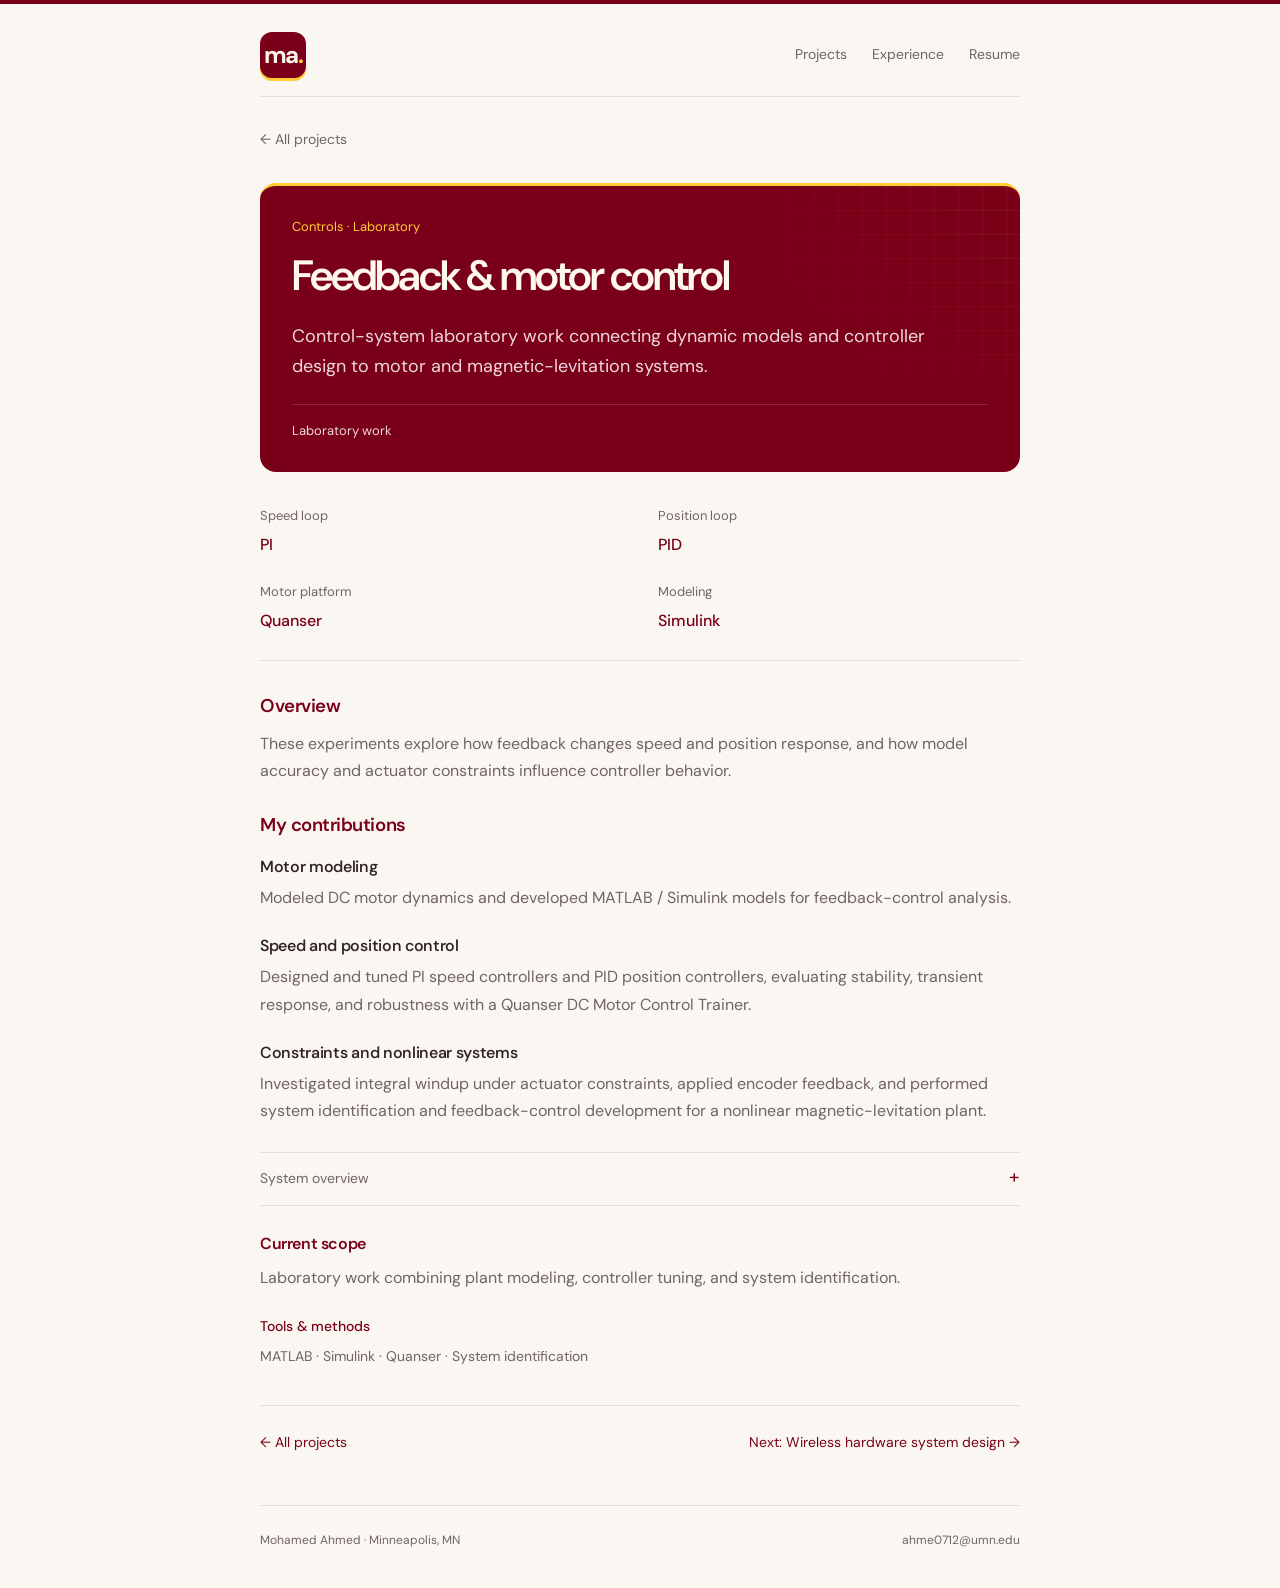
==== commit bcc14116: "Style portfolio with UMN maroon and gold, warm cream surfaces, and coordinated project pages" ====
--- a/projects/feedback-control/index.html
+++ b/projects/feedback-control/index.html
@@ -1,2 +1,2 @@
 <!doctype html>
-<html lang="en"><head><meta charset="utf-8"><meta name="viewport" content="width=device-width,initial-scale=1"><meta name="theme-color" content="#fcfcfd"><title>Feedback &amp; motor control | Mohamed Ahmed</title><meta name="description" content="PI/PID motor control and nonlinear plant identification using MATLAB, Simulink, and Quanser."><link rel="icon" type="image/svg+xml" href="data:image/svg+xml,%3Csvg%20xmlns%3D%22http%3A//www.w3.org/2000/svg%22%20viewBox%3D%220%200%2040%2040%22%3E%3Crect%20width%3D%2240%22%20height%3D%2240%22%20rx%3D%228%22%20fill%3D%22%23153df5%22/%3E%3Cpath%20d%3D%22M9%2028V12l11%2011%2011-11v16%22%20fill%3D%22none%22%20stroke%3D%22white%22%20stroke-width%3D%223%22/%3E%3C/svg%3E"><link rel="stylesheet" href="/style.css?v=20260916-personal"></head><body><a class="skip-link" href="#main">Skip to content</a><header class="site-header wrap"><a class="wordmark" href="/" aria-label="Mohamed Ahmed home">ma<span>.</span></a><nav aria-label="Main navigation"><a href="/#work">Projects</a><a href="/#experience">Experience</a><a href="/#resume">Resume</a></nav></header><main id="main" class="wrap project-page"><a class="back-link" href="/#work">← All projects</a><header class="project-header"><p class="project-type">Controls · Laboratory</p><h1>Feedback &amp; motor control</h1><p class="project-intro">Control-system laboratory work connecting dynamic models and controller design to motor and magnetic-levitation systems.</p><p class="status">Laboratory work</p></header><dl class="facts"><div><dt>Speed loop</dt><dd>PI</dd></div><div><dt>Position loop</dt><dd>PID</dd></div><div><dt>Motor platform</dt><dd>Quanser</dd></div><div><dt>Modeling</dt><dd>Simulink</dd></div></dl><section class="project-context"><h2>Overview</h2><p>These experiments explore how feedback changes speed and position response, and how model accuracy and actuator constraints influence controller behavior.</p></section><section class="contributions"><h2>My contributions</h2><article><h3>Motor modeling</h3><p>Modeled DC motor dynamics and developed MATLAB / Simulink models for feedback-control analysis.</p></article><article><h3>Speed and position control</h3><p>Designed and tuned PI speed controllers and PID position controllers, evaluating stability, transient response, and robustness with a Quanser DC Motor Control Trainer.</p></article><article><h3>Constraints and nonlinear systems</h3><p>Investigated integral windup under actuator constraints, applied encoder feedback, and performed system identification and feedback-control development for a nonlinear magnetic-levitation plant.</p></article></section><details class="system-details"><summary>System overview <span aria-hidden="true">+</span></summary><ol class="system-flow"><li>Reference</li><li>PI / PID</li><li>Motor / plant</li><li>Measured output</li></ol><p>Encoder feedback closes the loop</p></details><section class="project-scope"><h2>Current scope</h2><p>Laboratory work combining plant modeling, controller tuning, and system identification.</p></section><p class="project-tools"><strong>Tools & methods</strong> MATLAB · Simulink · Quanser · System identification</p><nav class="project-navigation" aria-label="Project navigation"><a href="/#work">← All projects</a><a href="/projects/wireless-hardware/">Next: Wireless hardware system design →</a></nav></main><footer class="site-footer wrap"><span>Mohamed Ahmed · Minneapolis, MN</span><a href="mailto:ahme0712@umn.edu">ahme0712@umn.edu</a></footer></body></html>+<html lang="en"><head><meta charset="utf-8"><meta name="viewport" content="width=device-width,initial-scale=1"><meta name="theme-color" content="#7a0019"><title>Feedback &amp; motor control | Mohamed Ahmed</title><meta name="description" content="PI/PID motor control and nonlinear plant identification using MATLAB, Simulink, and Quanser."><link rel="icon" type="image/svg+xml" href="data:image/svg+xml,%3Csvg%20xmlns%3D%22http%3A//www.w3.org/2000/svg%22%20viewBox%3D%220%200%2040%2040%22%3E%3Crect%20width%3D%2240%22%20height%3D%2240%22%20rx%3D%228%22%20fill%3D%22%237a0019%22/%3E%3Cpath%20d%3D%22M9%2028V12l11%2011%2011-11v16%22%20fill%3D%22none%22%20stroke%3D%22%23ffcc33%22%20stroke-width%3D%223%22/%3E%3C/svg%3E"><link rel="stylesheet" href="/style.css?v=20260916-maroon-gold"></head><body><a class="skip-link" href="#main">Skip to content</a><header class="site-header wrap"><a class="wordmark" href="/" aria-label="Mohamed Ahmed home">ma<span>.</span></a><nav aria-label="Main navigation"><a href="/#work">Projects</a><a href="/#experience">Experience</a><a href="/#resume">Resume</a></nav></header><main id="main" class="wrap project-page"><a class="back-link" href="/#work">← All projects</a><header class="project-header"><p class="project-type">Controls · Laboratory</p><h1>Feedback &amp; motor control</h1><p class="project-intro">Control-system laboratory work connecting dynamic models and controller design to motor and magnetic-levitation systems.</p><p class="status">Laboratory work</p></header><dl class="facts"><div><dt>Speed loop</dt><dd>PI</dd></div><div><dt>Position loop</dt><dd>PID</dd></div><div><dt>Motor platform</dt><dd>Quanser</dd></div><div><dt>Modeling</dt><dd>Simulink</dd></div></dl><section class="project-context"><h2>Overview</h2><p>These experiments explore how feedback changes speed and position response, and how model accuracy and actuator constraints influence controller behavior.</p></section><section class="contributions"><h2>My contributions</h2><article><h3>Motor modeling</h3><p>Modeled DC motor dynamics and developed MATLAB / Simulink models for feedback-control analysis.</p></article><article><h3>Speed and position control</h3><p>Designed and tuned PI speed controllers and PID position controllers, evaluating stability, transient response, and robustness with a Quanser DC Motor Control Trainer.</p></article><article><h3>Constraints and nonlinear systems</h3><p>Investigated integral windup under actuator constraints, applied encoder feedback, and performed system identification and feedback-control development for a nonlinear magnetic-levitation plant.</p></article></section><details class="system-details"><summary>System overview <span aria-hidden="true">+</span></summary><ol class="system-flow"><li>Reference</li><li>PI / PID</li><li>Motor / plant</li><li>Measured output</li></ol><p>Encoder feedback closes the loop</p></details><section class="project-scope"><h2>Current scope</h2><p>Laboratory work combining plant modeling, controller tuning, and system identification.</p></section><p class="project-tools"><strong>Tools & methods</strong> MATLAB · Simulink · Quanser · System identification</p><nav class="project-navigation" aria-label="Project navigation"><a href="/#work">← All projects</a><a href="/projects/wireless-hardware/">Next: Wireless hardware system design →</a></nav></main><footer class="site-footer wrap"><span>Mohamed Ahmed · Minneapolis, MN</span><a href="mailto:ahme0712@umn.edu">ahme0712@umn.edu</a></footer></body></html>
--- a/style.css
+++ b/style.css
@@ -1,7 +1,305 @@
 @import url('https://fonts.googleapis.com/css2?family=DM+Sans:wght@400;450;500;550;600;650;700&display=swap');
-:root{--bg:#fcfcfd;--ink:#212630;--muted:#606673;--soft:#787e88;--blue:#244bc0;--line:#e3e5ea;--font:'DM Sans',-apple-system,BlinkMacSystemFont,'Segoe UI',sans-serif}
-*{box-sizing:border-box}html{scroll-behavior:smooth;scroll-padding-top:28px}body{margin:0;background:var(--bg);color:var(--ink);font:400 1rem/1.7 var(--font);-webkit-font-smoothing:antialiased}a{color:inherit;text-decoration:none}summary{font:inherit}h1,h2,h3,p,ul,dl{margin:0}h1,h2,h3{line-height:1.25;font-weight:600}h1{letter-spacing:-.045em}h2{font-size:1.13rem;letter-spacing:-.025em}h3{font-size:1.06rem;letter-spacing:-.02em}a,summary{-webkit-tap-highlight-color:transparent}a:hover{color:var(--blue)}a:focus-visible,summary:focus-visible{outline:2px solid var(--blue);outline-offset:5px;border-radius:2px}::selection{background:#dfe7ff}.wrap{width:min(760px,calc(100% - 48px));margin-inline:auto}.skip-link{position:fixed;top:-70px;left:12px;z-index:100;background:var(--ink);color:#fff;padding:10px 18px}.skip-link:focus{top:12px}.site-header{display:flex;align-items:center;justify-content:space-between;gap:25px;padding-top:32px;padding-bottom:10px}.wordmark{font-size:1.55rem;font-weight:700;letter-spacing:-.06em}.wordmark span{color:var(--blue)}.site-header nav{display:flex;flex-wrap:wrap;gap:25px;font-size:.875rem;color:var(--muted)}.site-header nav a{padding:9px 0}.intro{padding-top:65px;padding-bottom:50px;max-width:660px}.intro-label{font-size:.875rem;color:var(--muted);margin-bottom:12px}.intro h1{font-size:3.15rem;font-weight:600;line-height:1.17;margin-bottom:24px}.intro h1>span{color:var(--blue)}.intro-lead{font-size:1.15rem;line-height:1.65;max-width:620px;margin-bottom:14px}.intro-note{color:var(--muted);max-width:600px}.social-links{display:flex;flex-wrap:wrap;gap:26px;margin-top:20px;font-size:.875rem}.social-links a{color:var(--blue);padding-block:5px}.social-links a:hover{text-decoration:underline;text-underline-offset:4px}.section{padding-block:35px;border-top:1px solid var(--line)}.section-heading{display:flex;justify-content:space-between;align-items:baseline;gap:20px;margin-bottom:12px}.section-heading>span{color:var(--muted);font-size:.8125rem}.project-list{list-style:none;padding:0}.project-list>li+li{border-top:1px solid var(--line)}.project-row{display:grid;grid-template-columns:minmax(0,1fr) 20px;gap:25px;padding:21px 0;transition:color .15s}.project-row h3{font-size:1.05rem}.project-row p{color:var(--muted);font-size:1rem;line-height:1.65;margin-top:7px;max-width:640px}.project-type{font-size:.8125rem;color:var(--muted);display:block;margin-top:9px}.arrow{font-size:1.05rem;color:var(--soft);align-self:start;line-height:1.5;transition:transform .15s}.project-row:hover .arrow{transform:translate(2px,-2px);color:var(--blue)}details>summary{cursor:pointer;list-style:none;display:flex;align-items:baseline;justify-content:space-between;gap:20px;font-size:.875rem;color:var(--muted);padding:14px 0;min-height:46px}details>summary::-webkit-details-marker{display:none}details>summary:hover{color:var(--blue)}details>summary>span{font-size:1.2rem;line-height:1;transition:transform .15s}details[open]>summary>span{transform:rotate(45deg)}.more-projects{border-top:1px solid var(--line)}.more-projects[open]>summary{color:var(--ink);padding-bottom:5px}.more-projects .project-list{padding-bottom:5px}.experience-entry{padding:21px 0}.experience-entry+.experience-entry{border-top:1px solid var(--line);margin-top:4px}.entry-heading{display:flex;justify-content:space-between;gap:20px;align-items:baseline}.entry-heading>p{font-size:.8125rem;color:var(--muted);white-space:nowrap}.role{font-size:.875rem;color:var(--muted);margin-top:5px;margin-bottom:13px}.experience-entry>p:not(.role){font-size:1rem;line-height:1.7;color:var(--muted)}.experience-entry>p.recognition{font-size:.875rem;color:var(--ink);margin-top:10px}.entry-details>summary{justify-content:flex-start;font-size:.8125rem;text-decoration:underline;text-underline-offset:4px;padding:12px 0 6px;min-height:38px}.entry-details ul{padding-left:21px;color:var(--muted);padding-top:8px}.entry-details li{margin-bottom:8px;font-size:1rem}.tools-details{border-top:1px solid var(--line);margin-top:9px}.tool-list{padding-top:8px;padding-bottom:10px}.tool-list>div{display:grid;grid-template-columns:105px 1fr;gap:20px;margin-bottom:15px;font-size:1rem}.tool-list dt{font-weight:500}.tool-list dd{margin:0;color:var(--muted)}.resume-section{padding-bottom:20px}.resume-main{display:flex;justify-content:space-between;align-items:center;gap:25px;padding-top:3px;padding-bottom:20px}.resume-main p{font-size:.875rem;color:var(--muted);margin-top:6px}.download-link{display:inline-flex;align-items:center;justify-content:center;gap:20px;font-size:.875rem;white-space:nowrap;color:var(--blue);border:1px solid #cdd7f1;border-radius:5px;padding:9px 14px}.download-link:hover{background:#f0f3fd}.resume-details{border-top:1px solid var(--line)}.resume-list{list-style:none;padding:0 0 8px}.resume-list a{display:flex;justify-content:space-between;gap:20px;padding:13px 0;font-size:.9375rem}.resume-list li+li{border-top:1px solid var(--line)}.resume-list span{font-size:.75rem;color:var(--muted);white-space:nowrap}.contact{border-top:1px solid var(--line);padding-block:35px 45px}.contact p{color:var(--muted);margin-top:10px;max-width:570px}.contact>a{color:var(--blue);display:inline-block;margin-top:12px;font-size:.9375rem;overflow-wrap:anywhere}.site-footer{border-top:1px solid var(--line);padding-block:24px 38px;display:flex;justify-content:space-between;gap:18px;font-size:.75rem;color:var(--muted)}.site-footer>a{overflow-wrap:anywhere}.project-page{padding-top:36px}.back-link{font-size:.875rem;color:var(--muted);display:inline-block;padding-block:6px;margin-bottom:36px}.project-header .project-type{margin-top:0;color:var(--blue);margin-bottom:12px}.project-header h1{font-size:2.65rem;line-height:1.15;max-width:700px}.project-intro{font-size:1.125rem;color:var(--muted);margin-top:22px;max-width:690px}.status{font-size:.8125rem;margin-top:20px;color:var(--muted)}.facts{display:grid;grid-template-columns:repeat(2,minmax(0,1fr));gap:23px 35px;padding-block:25px;margin-top:28px;border-block:1px solid var(--line)}.facts>div{display:flex;flex-direction:column}.facts dt{font-size:.8125rem;color:var(--muted)}.facts dd{margin:4px 0 0;font-weight:500;font-size:1rem}.project-context{padding-block:34px 30px}.project-context>p{color:var(--muted);margin-top:12px}.contributions>h2{margin-bottom:20px}.contributions article{margin-bottom:25px}.contributions h3{font-size:1rem;font-weight:550;margin-bottom:7px}.contributions p{color:var(--muted);font-size:1rem}.system-details{border-block:1px solid var(--line);margin:28px 0}.system-flow{list-style:none;padding:0;display:grid;grid-template-columns:repeat(4,minmax(0,1fr));gap:20px;margin:15px 0 20px}.system-flow>li{background:#f0f3f8;border:1px solid #dce1ec;border-radius:4px;padding:14px 9px;font-size:.875rem;position:relative;text-align:center;display:flex;justify-content:center;align-items:center}.system-flow>li:not(:last-child):after{content:'→';position:absolute;right:-17px;font-size:.875rem;color:var(--muted)}.system-details>p{font-size:.875rem;color:var(--muted);margin-bottom:18px}.project-scope h2{font-size:1rem}.project-scope p{color:var(--muted);margin-top:10px}.project-tools{font-size:.875rem;color:var(--muted);margin-top:24px}.project-tools strong{display:block;font-weight:500;color:var(--ink);margin-bottom:6px}.project-navigation{border-top:1px solid var(--line);margin-top:36px;padding:25px 0 50px;display:flex;justify-content:space-between;align-items:baseline;gap:30px;font-size:.875rem;color:var(--blue)}.project-navigation>a:last-child{text-align:right;max-width:66%}.not-found{padding-block:80px 110px}.not-found h1{font-size:2.5rem;margin-bottom:20px}.not-found p{color:var(--muted)}.not-found>a{color:var(--blue);display:inline-block;margin-top:25px}
-@media(min-width:1300px){.site-header{padding-top:42px}.intro{padding-top:72px}}
-@media(max-width:600px){.wrap{width:calc(100% - 40px)}.site-header{padding-top:20px;gap:20px}.site-header nav{gap:19px}.intro{padding-top:42px;padding-bottom:35px}.intro h1{font-size:2.45rem;margin-bottom:20px}.intro-label{font-size:.8125rem;margin-bottom:12px}.intro-lead{font-size:1.0625rem;line-height:1.65}.intro-note{font-size:1rem;line-height:1.7}.social-links{gap:24px;margin-top:19px}.section{padding-block:28px}.section-heading{display:block;margin-bottom:10px}.section-heading>span{display:block;margin-top:7px}.project-row{gap:17px;padding-block:20px}.project-row h3{font-size:1.05rem;line-height:1.4}.project-row p{font-size:1rem}.project-type{font-size:.8125rem}.entry-heading{display:block}.entry-heading>p{margin-top:5px;white-space:normal}.role{margin-top:4px}.experience-entry{padding-block:18px}.tool-list>div{grid-template-columns:1fr;gap:3px}.resume-main{align-items:flex-start;flex-direction:column;gap:15px;padding-bottom:23px}.resume-main p{font-size:1rem}.resume-details>summary{padding-bottom:0}.resume-details[open]>summary{padding-bottom:14px}.contact{padding-block:30px 35px}.site-footer{flex-direction:column;gap:5px;padding-block:22px 28px}.project-page{padding-top:23px}.back-link{margin-bottom:25px}.project-header h1{font-size:2.1rem;line-height:1.2}.project-intro{font-size:1.0625rem;margin-top:18px}.facts{gap:20px;padding-block:22px;margin-top:22px}.project-context{padding-block:27px}.system-flow{grid-template-columns:1fr;gap:23px;margin-top:8px}.system-flow>li{padding:12px}.system-flow>li:not(:last-child):after{content:'↓';right:auto;left:50%;bottom:-24px;transform:translateX(-50%)}.project-navigation{flex-direction:column;gap:12px;padding-bottom:35px}.project-navigation>a:last-child{text-align:left;max-width:100%}}
-@media(max-width:360px){.wrap{width:calc(100% - 32px)}.site-header nav{gap:13px;font-size:.8125rem}.intro h1{font-size:2.18rem}.social-links{gap:21px}.facts{grid-template-columns:1fr}.project-header h1{font-size:1.95rem}}
-@media(prefers-reduced-motion:reduce){html{scroll-behavior:auto}*,*:before,*:after{transition:none!important}}
+
+:root {
+  --bg: #faf7f2;
+  --ink: #302027;
+  --muted: #726269;
+  --soft: #8a767b;
+  --maroon: #7a0019;
+  --maroon-dark: #5b0013;
+  --gold: #ffcc33;
+  --line: #e6dcd6;
+  --tint: #f2e8e5;
+  --hero-muted: #eed7dc;
+  --font: 'DM Sans', -apple-system, BlinkMacSystemFont, 'Segoe UI', sans-serif;
+}
+
+* { box-sizing: border-box; }
+html { scroll-behavior: smooth; scroll-padding-top: 28px; }
+body {
+  margin: 0;
+  border-top: 4px solid var(--maroon);
+  background: var(--bg);
+  color: var(--ink);
+  font: 400 1rem/1.7 var(--font);
+  -webkit-font-smoothing: antialiased;
+}
+a { color: inherit; text-decoration: none; }
+summary { font: inherit; }
+h1, h2, h3, p, ul, dl { margin: 0; }
+h1, h2, h3 { line-height: 1.25; font-weight: 600; }
+h1 { letter-spacing: -.045em; }
+h2 { font-size: 1.16rem; letter-spacing: -.025em; color: var(--maroon); }
+h3 { font-size: 1.06rem; letter-spacing: -.02em; }
+a, summary { -webkit-tap-highlight-color: transparent; }
+a:hover { color: var(--maroon); }
+a:focus-visible, summary:focus-visible {
+  outline: 2px solid var(--maroon);
+  outline-offset: 5px;
+  border-radius: 3px;
+}
+::selection { background: var(--gold); color: var(--maroon-dark); }
+.wrap { width: min(760px, calc(100% - 48px)); margin-inline: auto; }
+.skip-link {
+  position: fixed;
+  top: -70px;
+  left: 12px;
+  z-index: 100;
+  background: var(--maroon-dark);
+  color: #fff;
+  padding: 10px 18px;
+}
+.skip-link:focus { top: 12px; }
+.skip-link:hover { color: var(--gold); }
+.site-header {
+  display: flex;
+  align-items: center;
+  justify-content: space-between;
+  gap: 25px;
+  padding-block: 28px 18px;
+  border-bottom: 1px solid var(--line);
+}
+.wordmark {
+  display: inline-flex;
+  align-items: center;
+  justify-content: center;
+  flex: 0 0 46px;
+  height: 46px;
+  border-radius: 12px;
+  background: var(--maroon);
+  color: #fff8ed;
+  font-size: 1.5rem;
+  font-weight: 700;
+  letter-spacing: -.07em;
+  box-shadow: 0 3px 0 var(--gold);
+}
+.wordmark span { color: var(--gold); }
+.wordmark:hover { background: var(--maroon-dark); color: #fff8ed; }
+.site-header nav { display: flex; flex-wrap: wrap; gap: 25px; font-size: .875rem; color: var(--muted); }
+.site-header nav a { padding: 10px 0; position: relative; }
+.site-header nav a::after {
+  content: '';
+  position: absolute;
+  bottom: 5px;
+  left: 0;
+  width: 100%;
+  height: 3px;
+  background: var(--gold);
+  transform: scaleX(0);
+  transform-origin: left;
+  transition: transform .18s ease;
+}
+.site-header nav a:hover::after, .site-header nav a:focus-visible::after { transform: scaleX(1); }
+
+/* A personal introduction, with a quiet engineering-paper detail. */
+.intro, .project-header {
+  position: relative;
+  overflow: hidden;
+  isolation: isolate;
+  background: var(--maroon);
+  color: #fff8ed;
+  border-radius: 16px;
+  border-top: 3px solid var(--gold);
+}
+.intro::before, .project-header::before {
+  content: '';
+  position: absolute;
+  z-index: -1;
+  pointer-events: none;
+  top: 0;
+  right: 0;
+  width: 230px;
+  height: 190px;
+  background-image: linear-gradient(#ffcc3317 1px, transparent 1px), linear-gradient(90deg, #ffcc3317 1px, transparent 1px);
+  background-size: 24px 24px;
+  mask-image: linear-gradient(225deg, #000, transparent 80%);
+}
+.intro { margin-block: 32px 42px; padding: 35px 36px 29px; }
+.intro-label { font-size: .8125rem; color: var(--gold); margin-bottom: 17px; letter-spacing: .015em; }
+.intro h1 { font-size: 3.4rem; font-weight: 600; line-height: 1.12; margin-bottom: 22px; }
+.intro h1 > span { color: var(--gold); }
+.intro-lead { font-size: 1.15rem; line-height: 1.65; max-width: 620px; margin-bottom: 14px; }
+.intro-note { color: var(--hero-muted); max-width: 610px; }
+.social-links { display: flex; flex-wrap: wrap; gap: 26px; margin-top: 22px; padding-top: 14px; border-top: 1px solid #ffffff25; font-size: .875rem; }
+.social-links a { color: var(--gold); padding-block: 7px; }
+.social-links a:hover { color: #fff8ed; text-decoration: underline; text-underline-offset: 5px; }
+.intro a:focus-visible { outline-color: var(--gold); }
+
+.section { padding-block: 33px; border-top: 1px solid var(--line); }
+.projects { padding-top: 0; border-top: 0; }
+.section-heading { display: flex; justify-content: space-between; align-items: baseline; gap: 20px; margin-bottom: 12px; }
+.section-heading h2 { display: flex; align-items: center; gap: 10px; }
+.section-heading h2::before { content: ''; flex: 0 0 7px; height: 7px; border-radius: 1px; background: var(--gold); }
+.section-heading > span { color: var(--muted); font-size: .8125rem; }
+.project-list { list-style: none; padding: 0; }
+.project-list > li + li { border-top: 1px solid var(--line); }
+.project-row {
+  display: grid;
+  grid-template-columns: minmax(0, 1fr) 32px;
+  gap: 25px;
+  padding: 22px 12px;
+  margin-inline: -12px;
+  border-radius: 9px;
+  transition: background-color .18s, color .18s;
+}
+.project-row h3 { font-size: 1.07rem; }
+.project-row p { color: var(--muted); font-size: 1rem; line-height: 1.65; margin-top: 7px; max-width: 640px; }
+.project-type { font-size: .8125rem; color: var(--maroon); display: block; margin-top: 9px; }
+.project-row .project-type { font-weight: 500; }
+.arrow {
+  display: flex;
+  align-items: center;
+  justify-content: center;
+  width: 32px;
+  height: 32px;
+  border: 1px solid #ded0cb;
+  border-radius: 50%;
+  font-size: 1rem;
+  color: var(--maroon);
+  align-self: start;
+  line-height: 1;
+  transition: background-color .18s, border-color .18s, transform .18s;
+}
+.project-row:hover, .project-row:focus-visible { background: var(--tint); color: var(--maroon); }
+.project-row:hover .arrow, .project-row:focus-visible .arrow { transform: translate(2px, -2px); background: var(--gold); border-color: var(--gold); }
+details > summary { cursor: pointer; list-style: none; display: flex; align-items: baseline; justify-content: space-between; gap: 20px; font-size: .875rem; color: var(--muted); padding: 14px 0; min-height: 46px; }
+details > summary::-webkit-details-marker { display: none; }
+details > summary:hover { color: var(--maroon); }
+details > summary > span { font-size: 1.2rem; line-height: 1; color: var(--maroon); transition: transform .18s; }
+details[open] > summary > span { transform: rotate(45deg); }
+.more-projects { border-top: 1px solid var(--line); }
+.more-projects[open] > summary { color: var(--maroon); padding-bottom: 5px; }
+.more-projects .project-list { padding-bottom: 5px; }
+
+.experience-entry { padding: 21px 0; }
+.experience-entry + .experience-entry { border-top: 1px solid var(--line); margin-top: 4px; }
+.entry-heading { display: flex; justify-content: space-between; gap: 20px; align-items: baseline; }
+.entry-heading h3 { color: var(--maroon); }
+.entry-heading > p { font-size: .8125rem; color: var(--muted); white-space: nowrap; }
+.role { font-size: .875rem; color: var(--muted); margin-top: 5px; margin-bottom: 13px; }
+.experience-entry > p:not(.role) { font-size: 1rem; line-height: 1.7; color: var(--muted); }
+.experience-entry > p.recognition { font-size: .875rem; color: var(--ink); margin-top: 16px; border-left: 3px solid var(--gold); padding: 8px 12px; background: #ffcc3315; border-radius: 0 5px 5px 0; }
+.entry-details > summary { justify-content: flex-start; font-size: .8125rem; text-decoration: underline; text-underline-offset: 4px; padding: 12px 0 6px; min-height: 38px; }
+.entry-details ul { padding-left: 21px; color: var(--muted); padding-top: 8px; }
+.entry-details li { margin-bottom: 8px; font-size: 1rem; }
+.entry-details li::marker { color: var(--maroon); }
+.tools-details { border-top: 1px solid var(--line); margin-top: 9px; }
+.tool-list { padding-top: 8px; padding-bottom: 10px; }
+.tool-list > div { display: grid; grid-template-columns: 105px 1fr; gap: 20px; margin-bottom: 15px; font-size: 1rem; }
+.tool-list dt { font-weight: 500; color: var(--maroon); }
+.tool-list dd { margin: 0; color: var(--muted); }
+
+.resume-section { padding-bottom: 20px; }
+.resume-main { display: flex; justify-content: space-between; align-items: center; gap: 25px; padding-top: 3px; padding-bottom: 20px; }
+.resume-main p { font-size: .875rem; color: var(--muted); margin-top: 6px; }
+.download-link { display: inline-flex; align-items: center; justify-content: center; gap: 22px; font-size: .875rem; white-space: nowrap; color: #fff8ed; background: var(--maroon); border: 1px solid var(--maroon); border-radius: 7px; padding: 10px 16px; transition: background-color .18s; }
+.download-link span { color: var(--gold); }
+.download-link:hover { background: var(--maroon-dark); color: #fff8ed; border-color: var(--maroon-dark); }
+.resume-details { border-top: 1px solid var(--line); }
+.resume-list { list-style: none; padding: 0 0 8px; }
+.resume-list a { display: flex; justify-content: space-between; gap: 20px; padding: 13px 0; font-size: .9375rem; }
+.resume-list li + li { border-top: 1px solid var(--line); }
+.resume-list span { font-size: .75rem; color: var(--muted); white-space: nowrap; }
+.contact { border-top: 1px solid var(--line); padding-block: 35px 45px; }
+.contact h2 { font-size: 1.6rem; letter-spacing: -.04em; }
+.contact p { color: var(--muted); margin-top: 10px; max-width: 570px; }
+.contact > a { color: var(--maroon); display: inline-block; margin-top: 13px; font-size: .9375rem; border-bottom: 2px solid var(--gold); overflow-wrap: anywhere; }
+.contact > a:hover { border-color: var(--maroon); }
+.site-footer { border-top: 1px solid var(--line); padding-block: 24px 38px; display: flex; justify-content: space-between; gap: 18px; font-size: .75rem; color: var(--muted); }
+.site-footer > a { overflow-wrap: anywhere; }
+
+/* Project pages share the same restrained maroon-and-gold identity. */
+.project-page { padding-top: 24px; }
+.back-link { font-size: .875rem; color: var(--muted); display: inline-block; padding-block: 7px; margin-bottom: 24px; }
+.project-header { padding: 30px 32px; }
+.project-header .project-type { margin-top: 0; color: var(--gold); margin-bottom: 14px; }
+.project-header h1 { font-size: 2.65rem; line-height: 1.15; max-width: 700px; }
+.project-intro { font-size: 1.125rem; color: var(--hero-muted); margin-top: 20px; max-width: 690px; }
+.status { font-size: .8125rem; margin-top: 22px; color: var(--hero-muted); padding-top: 15px; border-top: 1px solid #ffffff25; }
+.facts { display: grid; grid-template-columns: repeat(2, minmax(0, 1fr)); gap: 23px 35px; padding-block: 25px; margin-top: 8px; border-bottom: 1px solid var(--line); }
+.facts > div { display: flex; flex-direction: column; }
+.facts dt { font-size: .8125rem; color: var(--muted); }
+.facts dd { margin: 4px 0 0; font-weight: 500; font-size: 1rem; color: var(--maroon); }
+.project-context { padding-block: 34px 30px; }
+.project-context > p { color: var(--muted); margin-top: 12px; }
+.contributions > h2 { margin-bottom: 20px; }
+.contributions article { margin-bottom: 25px; }
+.contributions h3 { font-size: 1rem; font-weight: 550; margin-bottom: 7px; }
+.contributions p { color: var(--muted); font-size: 1rem; }
+.system-details { border-block: 1px solid var(--line); margin: 28px 0; }
+.system-flow { list-style: none; padding: 0; display: grid; grid-template-columns: repeat(4, minmax(0, 1fr)); gap: 20px; margin: 15px 0 20px; }
+.system-flow > li { background: var(--tint); border: 1px solid #dfccc9; border-top: 3px solid var(--gold); border-radius: 5px; padding: 14px 9px; font-size: .875rem; color: var(--maroon-dark); position: relative; text-align: center; display: flex; justify-content: center; align-items: center; }
+.system-flow > li:not(:last-child)::after { content: '→'; position: absolute; right: -17px; font-size: .875rem; color: var(--muted); }
+.system-details > p { font-size: .875rem; color: var(--muted); margin-bottom: 18px; }
+.project-scope h2 { font-size: 1rem; }
+.project-scope p { color: var(--muted); margin-top: 10px; }
+.project-tools { font-size: .875rem; color: var(--muted); margin-top: 24px; }
+.project-tools strong { display: block; font-weight: 500; color: var(--maroon); margin-bottom: 6px; }
+.project-navigation { border-top: 1px solid var(--line); margin-top: 36px; padding: 25px 0 50px; display: flex; justify-content: space-between; align-items: baseline; gap: 30px; font-size: .875rem; color: var(--maroon); }
+.project-navigation > a:last-child { text-align: right; max-width: 66%; }
+.project-navigation a:hover, .back-link:hover { text-decoration: underline; text-decoration-color: var(--gold); text-decoration-thickness: 2px; text-underline-offset: 5px; }
+.not-found { padding-block: 80px 110px; }
+.not-found h1 { font-size: 2.5rem; margin-bottom: 20px; color: var(--maroon); }
+.not-found p { color: var(--muted); }
+.not-found > a { color: var(--maroon); display: inline-block; margin-top: 25px; }
+
+@media (min-width: 1300px) {
+  .site-header { padding-top: 36px; }
+  .intro { margin-top: 38px; }
+}
+@media (max-width: 600px) {
+  .wrap { width: calc(100% - 40px); }
+  .site-header { padding-block: 20px 17px; gap: 20px; }
+  .wordmark { flex-basis: 42px; height: 42px; font-size: 1.4rem; border-radius: 10px; }
+  .site-header nav { gap: 19px; }
+  .intro { margin-block: 24px 32px; padding: 26px 23px 20px; border-radius: 12px; }
+  .intro h1 { font-size: 2.6rem; margin-bottom: 20px; }
+  .intro-label { font-size: .75rem; margin-bottom: 15px; line-height: 1.7; }
+  .intro-lead { font-size: 1.0625rem; line-height: 1.65; }
+  .intro-note { font-size: 1rem; line-height: 1.7; }
+  .social-links { gap: 21px; margin-top: 20px; padding-top: 11px; }
+  .section { padding-block: 28px; }
+  .projects { padding-top: 0; }
+  .section-heading { display: block; margin-bottom: 10px; }
+  .section-heading > span { display: block; margin-top: 7px; }
+  .project-row { gap: 16px; padding: 20px 8px; margin-inline: -8px; }
+  .project-row h3 { font-size: 1.05rem; line-height: 1.4; }
+  .project-row p { font-size: 1rem; }
+  .project-type { font-size: .8125rem; }
+  .entry-heading { display: block; }
+  .entry-heading > p { margin-top: 5px; white-space: normal; }
+  .role { margin-top: 4px; }
+  .experience-entry { padding-block: 18px; }
+  .tool-list > div { grid-template-columns: 1fr; gap: 3px; }
+  .resume-main { align-items: flex-start; flex-direction: column; gap: 15px; padding-bottom: 23px; }
+  .resume-main p { font-size: 1rem; }
+  .resume-details > summary { padding-bottom: 0; }
+  .resume-details[open] > summary { padding-bottom: 14px; }
+  .contact { padding-block: 30px 35px; }
+  .site-footer { flex-direction: column; gap: 5px; padding-block: 22px 28px; }
+  .project-page { padding-top: 18px; }
+  .back-link { margin-bottom: 20px; }
+  .project-header { padding: 26px 23px; border-radius: 12px; }
+  .project-header h1 { font-size: 2.1rem; line-height: 1.2; overflow-wrap: anywhere; }
+  .project-intro { font-size: 1.0625rem; margin-top: 18px; }
+  .facts { gap: 20px; padding-block: 22px; margin-top: 4px; }
+  .project-context { padding-block: 27px; }
+  .system-flow { grid-template-columns: 1fr; gap: 23px; margin-top: 8px; }
+  .system-flow > li { padding: 12px; }
+  .system-flow > li:not(:last-child)::after { content: '↓'; right: auto; left: 50%; bottom: -24px; transform: translateX(-50%); }
+  .project-navigation { flex-direction: column; gap: 12px; padding-bottom: 35px; }
+  .project-navigation > a:last-child { text-align: left; max-width: 100%; }
+}
+@media (max-width: 360px) {
+  .wrap { width: calc(100% - 32px); }
+  .site-header nav { gap: 13px; font-size: .8125rem; }
+  .intro { padding-inline: 20px; }
+  .intro h1 { font-size: 2.3rem; }
+  .social-links { column-gap: 17px; }
+  .facts { grid-template-columns: 1fr; }
+  .project-header h1 { font-size: 1.95rem; }
+}
+@media (prefers-reduced-motion: reduce) {
+  html { scroll-behavior: auto; }
+  *, *::before, *::after { transition: none !important; }
+}
